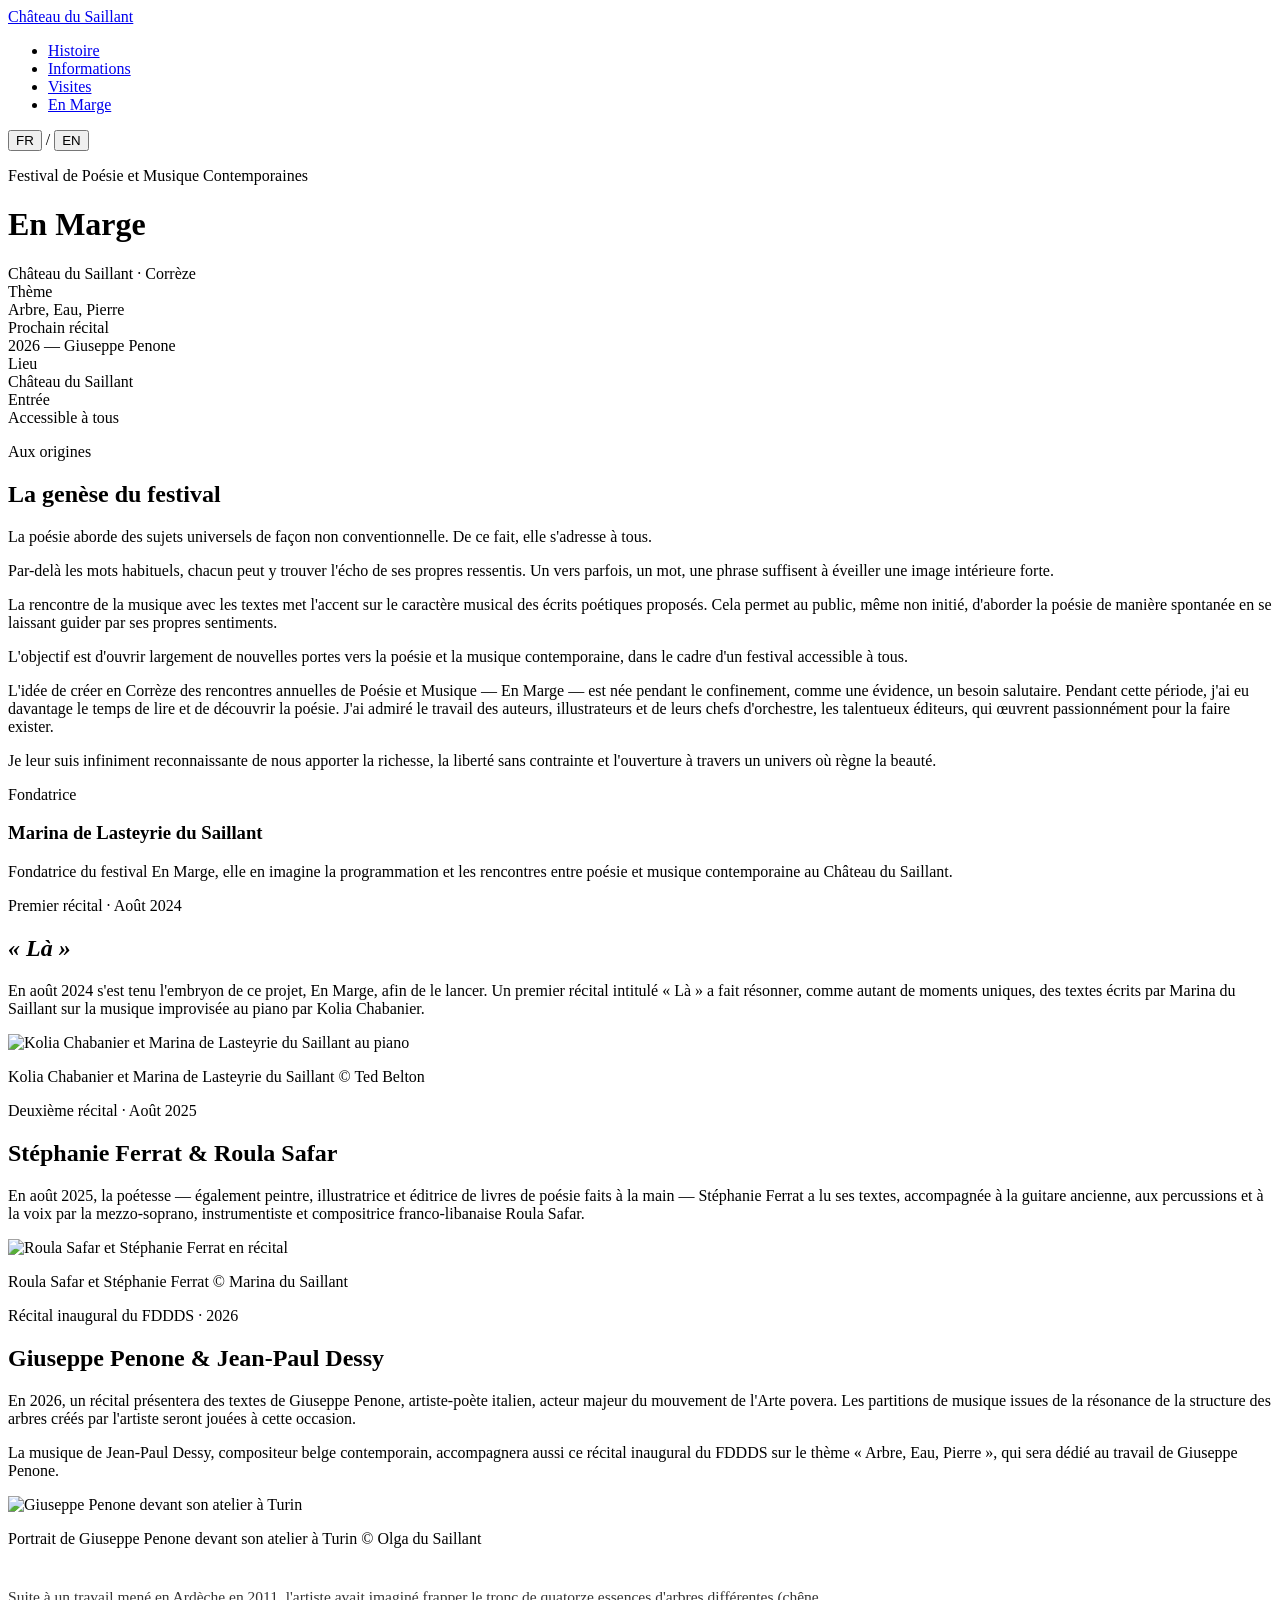
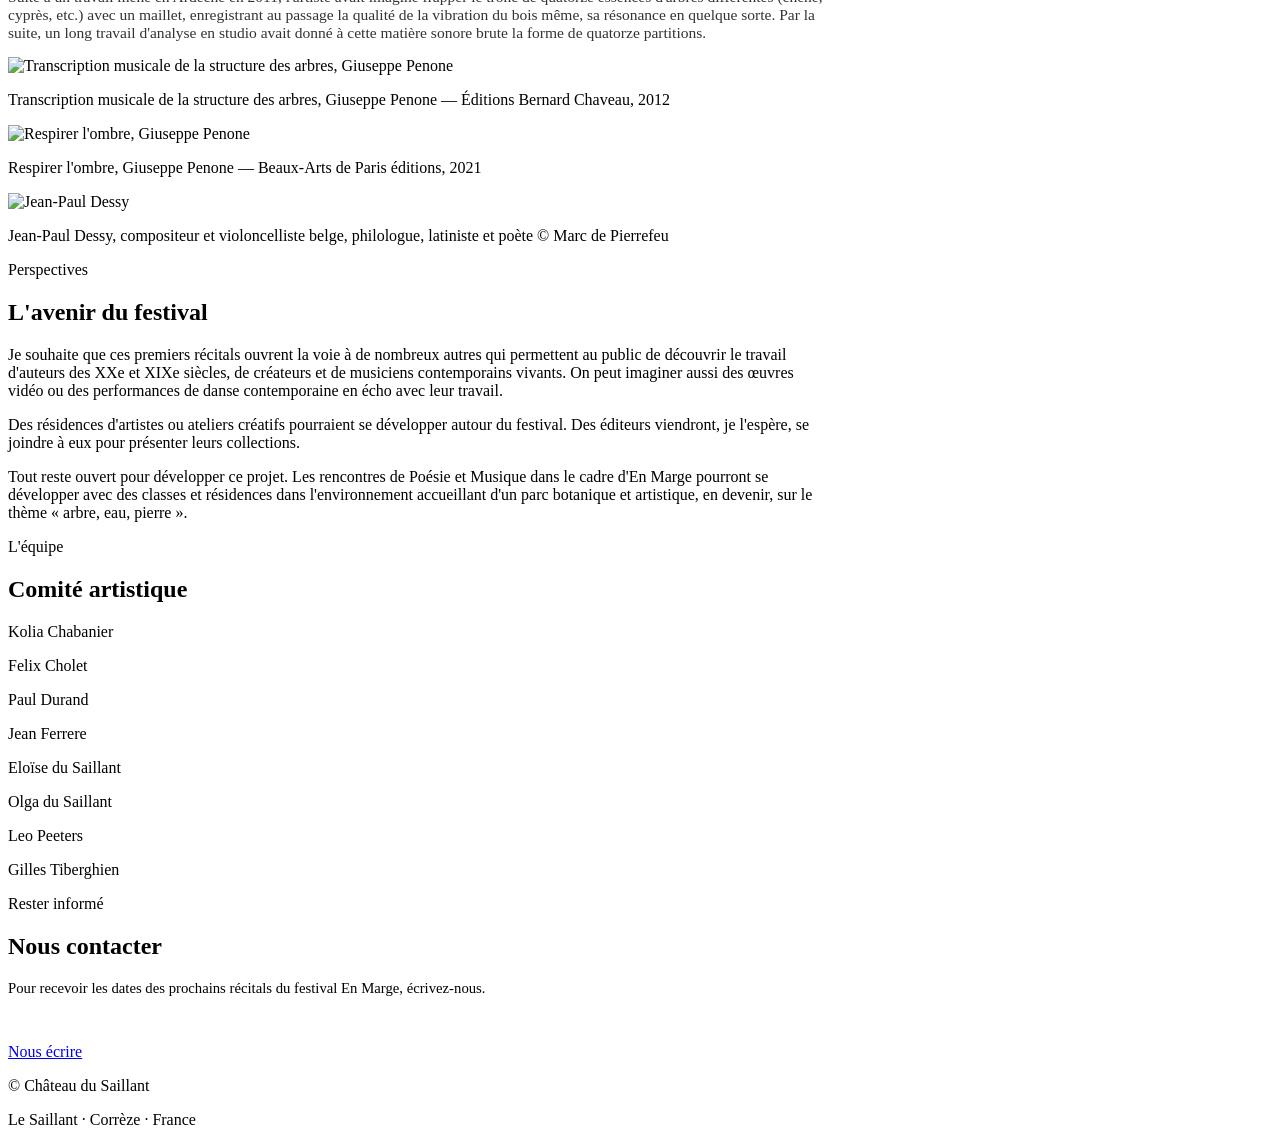
==== en-marge.html @ a38f3ae9 "Add files via upload" ====
<!DOCTYPE html>
<html lang="fr">
<head>
  <meta charset="UTF-8" />
  <meta name="viewport" content="width=device-width, initial-scale=1.0" />
  <title>En Marge | Château du Saillant</title>
  <meta name="description" content="En Marge — Festival de Poésie et Musique Contemporaines au Château du Saillant, Corrèze." />
  <link rel="preconnect" href="https://fonts.googleapis.com">
  <link rel="preconnect" href="https://fonts.gstatic.com" crossorigin>
  <link href="https://fonts.googleapis.com/css2?family=Fraunces:ital,wght@0,300;0,400;0,500;1,400&family=Inter:wght@400;500;600&display=swap" rel="stylesheet">
  <link rel="stylesheet" href="/css/style.css" />
</head>
<body>

<!-- ── Navigation ── -->
<nav>
  <div class="logo"><a href="/">Château du Saillant</a></div>
  <ul>
    <li><a href="/#histoire" data-fr="Histoire" data-en="History">Histoire</a></li>
    <li><a href="/#infos"    data-fr="Informations" data-en="Information">Informations</a></li>
    <li><a href="/#visites"  data-fr="Visites" data-en="Visits">Visites</a></li>
    <li><a href="/en-marge.html" class="active">En Marge</a></li>
  </ul>
  <div class="lang-toggle">
    <button class="lang-btn active" onclick="setLang('fr')">FR</button>
    <span class="lang-sep">/</span>
    <button class="lang-btn"        onclick="setLang('en')">EN</button>
  </div>
</nav>

<!-- ── Hero ── -->
<div class="event-hero">
  <div>
    <p class="subtitle" data-fr="Festival de Poésie et Musique Contemporaines" data-en="Poetry and Contemporary Music Festival">
      Festival de Poésie et Musique Contemporaines
    </p>
    <h1>En Marge</h1>
    <div class="dates">Château du Saillant · Corrèze</div>
  </div>
</div>

<!-- ── Meta strip ── -->
<div class="section-pad" style="padding-top:0; padding-bottom:0;">
  <div class="event-meta">
    <div class="event-meta-item">
      <div class="label" data-fr="Thème" data-en="Theme">Thème</div>
      <div class="value">Arbre, Eau, Pierre</div>
    </div>
    <div class="event-meta-item">
      <div class="label" data-fr="Prochain récital" data-en="Next recital">Prochain récital</div>
      <div class="value">2026 — Giuseppe Penone</div>
    </div>
    <div class="event-meta-item">
      <div class="label" data-fr="Lieu" data-en="Venue">Lieu</div>
      <div class="value">Château du Saillant</div>
    </div>
    <div class="event-meta-item">
      <div class="label" data-fr="Entrée" data-en="Admission">Entrée</div>
      <div class="value" data-fr="Accessible à tous" data-en="Open to all">Accessible à tous</div>
    </div>
  </div>
</div>

<!-- ── Genesis ── -->
<section>
  <div class="section-pad">
    <p class="section-label" data-fr="Aux origines" data-en="Origins">Aux origines</p>
    <h2 data-fr="La genèse du festival" data-en="The origins of the festival">La genèse du festival</h2>
    <div class="event-body">
      <div>
        <p class="lead"
           data-fr="La poésie aborde des sujets universels de façon non conventionnelle. De ce fait, elle s'adresse à tous."
           data-en="Poetry addresses universal subjects in unconventional ways. Because of this, it speaks to everyone.">
          La poésie aborde des sujets universels de façon non conventionnelle. De ce fait, elle s'adresse à tous.
        </p>
        <p data-fr="Par-delà les mots habituels, chacun peut y trouver l'écho de ses propres ressentis. Un vers parfois, un mot, une phrase suffisent à éveiller une image intérieure forte."
           data-en="Beyond familiar words, each of us can find an echo of our own feelings there. A line of verse, sometimes just a word or a phrase, is enough to awaken a powerful inner image.">
          Par-delà les mots habituels, chacun peut y trouver l'écho de ses propres ressentis. Un vers parfois, un mot, une phrase suffisent à éveiller une image intérieure forte.
        </p>
        <p data-fr="La rencontre de la musique avec les textes met l'accent sur le caractère musical des écrits poétiques proposés. Cela permet au public, même non initié, d'aborder la poésie de manière spontanée en se laissant guider par ses propres sentiments."
           data-en="Bringing music together with text underscores the musicality of the poetic writing on offer. This lets the public, even the uninitiated, approach poetry spontaneously, guided by their own feelings.">
          La rencontre de la musique avec les textes met l'accent sur le caractère musical des écrits poétiques proposés. Cela permet au public, même non initié, d'aborder la poésie de manière spontanée en se laissant guider par ses propres sentiments.
        </p>
        <p data-fr="L'objectif est d'ouvrir largement de nouvelles portes vers la poésie et la musique contemporaine, dans le cadre d'un festival accessible à tous."
           data-en="The aim is to open wide new doors onto poetry and contemporary music, within a festival that is accessible to all.">
          L'objectif est d'ouvrir largement de nouvelles portes vers la poésie et la musique contemporaine, dans le cadre d'un festival accessible à tous.
        </p>
        <p data-fr="L'idée de créer en Corrèze des rencontres annuelles de Poésie et Musique — En Marge — est née pendant le confinement, comme une évidence, un besoin salutaire. Pendant cette période, j'ai eu davantage le temps de lire et de découvrir la poésie. J'ai admiré le travail des auteurs, illustrateurs et de leurs chefs d'orchestre, les talentueux éditeurs, qui œuvrent passionnément pour la faire exister."
           data-en="The idea of creating an annual gathering of Poetry and Music in Corrèze — En Marge — was born during lockdown, like an obvious truth, a much-needed necessity. During that time, I had more time to read and discover poetry. I admired the work of authors, illustrators and their conductors — the talented editors who work so passionately to bring it into being.">
          L'idée de créer en Corrèze des rencontres annuelles de Poésie et Musique — En Marge — est née pendant le confinement, comme une évidence, un besoin salutaire. Pendant cette période, j'ai eu davantage le temps de lire et de découvrir la poésie. J'ai admiré le travail des auteurs, illustrateurs et de leurs chefs d'orchestre, les talentueux éditeurs, qui œuvrent passionnément pour la faire exister.
        </p>
        <p data-fr="Je leur suis infiniment reconnaissante de nous apporter la richesse, la liberté sans contrainte et l'ouverture à travers un univers où règne la beauté."
           data-en="I am endlessly grateful to them for the richness, the unconstrained freedom, and the openness of a world where beauty reigns.">
          Je leur suis infiniment reconnaissante de nous apporter la richesse, la liberté sans contrainte et l'ouverture à travers un univers où règne la beauté.
        </p>
      </div>
      <div class="artist-card">
        <p class="section-label" data-fr="Fondatrice" data-en="Founder">Fondatrice</p>
        <h3>Marina de Lasteyrie du Saillant</h3>
        <p data-fr="Fondatrice du festival En Marge, elle en imagine la programmation et les rencontres entre poésie et musique contemporaine au Château du Saillant."
           data-en="Founder of the En Marge festival, she shapes its programme and its encounters between poetry and contemporary music at the Château du Saillant.">
          Fondatrice du festival En Marge, elle en imagine la programmation et les rencontres entre poésie et musique contemporaine au Château du Saillant.
        </p>
      </div>
    </div>
  </div>
</section>

<!-- ── Timeline ── -->
<div class="band-paper">
  <div class="section-pad" style="padding-top:0; padding-bottom:0;">

    <div class="timeline-entry">
      <p class="section-label" data-fr="Premier récital · Août 2024" data-en="First recital · August 2024">Premier récital · Août 2024</p>
      <h2 style="font-style:italic;">« Là »</h2>
      <div class="event-body">
        <div>
          <p data-fr="En août 2024 s'est tenu l'embryon de ce projet, En Marge, afin de le lancer. Un premier récital intitulé « Là » a fait résonner, comme autant de moments uniques, des textes écrits par Marina du Saillant sur la musique improvisée au piano par Kolia Chabanier."
             data-en="In August 2024, the embryo of this project, En Marge, was held to launch it. A first recital titled 'Là' brought to life, as a series of unique moments, texts written by Marina du Saillant set to music improvised at the piano by Kolia Chabanier.">
            En août 2024 s'est tenu l'embryon de ce projet, En Marge, afin de le lancer. Un premier récital intitulé « Là » a fait résonner, comme autant de moments uniques, des textes écrits par Marina du Saillant sur la musique improvisée au piano par Kolia Chabanier.
          </p>
        </div>
        <div class="photo-block">
          <img src="images/en-marge-recital-2024.jpeg" alt="Kolia Chabanier et Marina de Lasteyrie du Saillant au piano" />
          <p class="caption">Kolia Chabanier et Marina de Lasteyrie du Saillant © Ted Belton</p>
        </div>
      </div>
    </div>

    <div class="timeline-entry">
      <p class="section-label" data-fr="Deuxième récital · Août 2025" data-en="Second recital · August 2025">Deuxième récital · Août 2025</p>
      <h2>Stéphanie Ferrat &amp; Roula Safar</h2>
      <div class="event-body">
        <div>
          <p data-fr="En août 2025, la poétesse — également peintre, illustratrice et éditrice de livres de poésie faits à la main — Stéphanie Ferrat a lu ses textes, accompagnée à la guitare ancienne, aux percussions et à la voix par la mezzo-soprano, instrumentiste et compositrice franco-libanaise Roula Safar."
             data-en="In August 2025, the poet — also a painter, illustrator and publisher of handmade poetry books — Stéphanie Ferrat read her texts, accompanied on ancient guitar, percussion and voice by the French-Lebanese mezzo-soprano, instrumentalist and composer Roula Safar.">
            En août 2025, la poétesse — également peintre, illustratrice et éditrice de livres de poésie faits à la main — Stéphanie Ferrat a lu ses textes, accompagnée à la guitare ancienne, aux percussions et à la voix par la mezzo-soprano, instrumentiste et compositrice franco-libanaise Roula Safar.
          </p>
        </div>
        <div class="photo-block">
          <img src="images/en-marge-recital-2025.jpeg" alt="Roula Safar et Stéphanie Ferrat en récital" />
          <p class="caption">Roula Safar et Stéphanie Ferrat © Marina du Saillant</p>
        </div>
      </div>
    </div>

    <div class="timeline-entry">
      <p class="section-label" data-fr="Récital inaugural du FDDDS · 2026" data-en="FDDDS inaugural recital · 2026">Récital inaugural du FDDDS · 2026</p>
      <h2>Giuseppe Penone &amp; Jean-Paul Dessy</h2>
      <div class="event-body">
        <div>
          <p data-fr="En 2026, un récital présentera des textes de Giuseppe Penone, artiste-poète italien, acteur majeur du mouvement de l'Arte povera. Les partitions de musique issues de la résonance de la structure des arbres créés par l'artiste seront jouées à cette occasion."
             data-en="In 2026, a recital will present texts by Giuseppe Penone, the Italian artist-poet and major figure of the Arte Povera movement. Musical scores drawn from the resonance of the tree structures created by the artist will be performed on this occasion.">
            En 2026, un récital présentera des textes de Giuseppe Penone, artiste-poète italien, acteur majeur du mouvement de l'Arte povera. Les partitions de musique issues de la résonance de la structure des arbres créés par l'artiste seront jouées à cette occasion.
          </p>
          <p data-fr="La musique de Jean-Paul Dessy, compositeur belge contemporain, accompagnera aussi ce récital inaugural du FDDDS sur le thème « Arbre, Eau, Pierre », qui sera dédié au travail de Giuseppe Penone."
             data-en="Music by the contemporary Belgian composer Jean-Paul Dessy will also accompany this inaugural FDDDS recital on the theme of 'Tree, Water, Stone,' dedicated to the work of Giuseppe Penone.">
            La musique de Jean-Paul Dessy, compositeur belge contemporain, accompagnera aussi ce récital inaugural du FDDDS sur le thème « Arbre, Eau, Pierre », qui sera dédié au travail de Giuseppe Penone.
          </p>
        </div>
        <div class="photo-block">
          <img src="images/en-marge-penone-portrait.jpeg" alt="Giuseppe Penone devant son atelier à Turin" />
          <p class="caption">Portrait de Giuseppe Penone devant son atelier à Turin © Olga du Saillant</p>
        </div>
      </div>

      <p style="color:#333; font-size:0.97rem; max-width:820px; margin-top:2.5rem;"
         data-fr="Suite à un travail mené en Ardèche en 2011, l'artiste avait imaginé frapper le tronc de quatorze essences d'arbres différentes (chêne, cyprès, etc.) avec un maillet, enregistrant au passage la qualité de la vibration du bois même, sa résonance en quelque sorte. Par la suite, un long travail d'analyse en studio avait donné à cette matière sonore brute la forme de quatorze partitions."
         data-en="Following a project carried out in Ardèche in 2011, the artist had the idea of striking the trunks of fourteen different tree species (oak, cypress, and others) with a mallet, recording as he went the quality of the wood's own vibration — its resonance, in a sense. A long process of studio analysis then gave this raw sonic material the form of fourteen musical scores.">
        Suite à un travail mené en Ardèche en 2011, l'artiste avait imaginé frapper le tronc de quatorze essences d'arbres différentes (chêne, cyprès, etc.) avec un maillet, enregistrant au passage la qualité de la vibration du bois même, sa résonance en quelque sorte. Par la suite, un long travail d'analyse en studio avait donné à cette matière sonore brute la forme de quatorze partitions.
      </p>

      <div class="photo-trio">
        <div class="photo-block">
          <img src="images/en-marge-penone-etching.jpeg" alt="Transcription musicale de la structure des arbres, Giuseppe Penone" />
          <p class="caption">Transcription musicale de la structure des arbres, Giuseppe Penone — Éditions Bernard Chaveau, 2012</p>
        </div>
        <div class="photo-block">
          <img src="images/en-marge-penone-book.jpeg" alt="Respirer l'ombre, Giuseppe Penone" />
          <p class="caption">Respirer l'ombre, Giuseppe Penone — Beaux-Arts de Paris éditions, 2021</p>
        </div>
        <div class="photo-block">
          <img src="images/en-marge-dessy-portrait.jpeg" alt="Jean-Paul Dessy" />
          <p class="caption" data-fr="Jean-Paul Dessy, compositeur et violoncelliste belge, philologue, latiniste et poète © Marc de Pierrefeu"
             data-en="Jean-Paul Dessy, Belgian composer and cellist, philologist, Latinist and poet © Marc de Pierrefeu">
            Jean-Paul Dessy, compositeur et violoncelliste belge, philologue, latiniste et poète © Marc de Pierrefeu
          </p>
        </div>
      </div>
    </div>

  </div>
</div>

<!-- ── Vision ── -->
<section>
  <div class="section-pad">
    <p class="section-label" data-fr="Perspectives" data-en="Looking ahead">Perspectives</p>
    <h2 data-fr="L'avenir du festival" data-en="The festival's future">L'avenir du festival</h2>
    <div style="max-width:820px;">
      <p data-fr="Je souhaite que ces premiers récitals ouvrent la voie à de nombreux autres qui permettent au public de découvrir le travail d'auteurs des XXe et XIXe siècles, de créateurs et de musiciens contemporains vivants. On peut imaginer aussi des œuvres vidéo ou des performances de danse contemporaine en écho avec leur travail."
         data-en="I hope these first recitals will open the way to many more, allowing the public to discover the work of 20th- and 19th-century authors, and of living contemporary creators and musicians. One can also imagine video works or contemporary dance performances in dialogue with their work.">
        Je souhaite que ces premiers récitals ouvrent la voie à de nombreux autres qui permettent au public de découvrir le travail d'auteurs des XXe et XIXe siècles, de créateurs et de musiciens contemporains vivants. On peut imaginer aussi des œuvres vidéo ou des performances de danse contemporaine en écho avec leur travail.
      </p>
      <p data-fr="Des résidences d'artistes ou ateliers créatifs pourraient se développer autour du festival. Des éditeurs viendront, je l'espère, se joindre à eux pour présenter leurs collections."
         data-en="Artist residencies or creative workshops could develop around the festival. Editors will, I hope, join them in presenting their collections.">
        Des résidences d'artistes ou ateliers créatifs pourraient se développer autour du festival. Des éditeurs viendront, je l'espère, se joindre à eux pour présenter leurs collections.
      </p>
      <p data-fr="Tout reste ouvert pour développer ce projet. Les rencontres de Poésie et Musique dans le cadre d'En Marge pourront se développer avec des classes et résidences dans l'environnement accueillant d'un parc botanique et artistique, en devenir, sur le thème « arbre, eau, pierre »."
         data-en="Everything remains open to develop this project further. The Poetry and Music gatherings held as part of En Marge could grow through classes and residencies within the welcoming setting of a botanical and artistic park, still taking shape, on the theme of 'tree, water, stone.'">
        Tout reste ouvert pour développer ce projet. Les rencontres de Poésie et Musique dans le cadre d'En Marge pourront se développer avec des classes et résidences dans l'environnement accueillant d'un parc botanique et artistique, en devenir, sur le thème « arbre, eau, pierre ».
      </p>
    </div>
  </div>
</section>

<!-- ── Comité artistique ── -->
<div class="band-paper">
  <div class="section-pad" style="padding-top:0; padding-bottom:0;">
    <p class="section-label" data-fr="L'équipe" data-en="The team">L'équipe</p>
    <h2 data-fr="Comité artistique" data-en="Artistic Committee">Comité artistique</h2>
    <div class="committee-list">
      <p>Kolia Chabanier</p>
      <p>Felix Cholet</p>
      <p>Paul Durand</p>
      <p>Jean Ferrere</p>
      <p>Eloïse du Saillant</p>
      <p>Olga du Saillant</p>
      <p>Leo Peeters</p>
      <p>Gilles Tiberghien</p>
    </div>
  </div>
</div>

<!-- ── Contact ── -->
<div class="rsvp-band">
  <div class="rsvp-band-inner">
    <p class="section-label" data-fr="Rester informé" data-en="Stay informed">Rester informé</p>
    <h2 style="border-bottom:none; padding-bottom:0;" data-fr="Nous contacter" data-en="Get in touch">Nous contacter</h2>
    <p style="color:var(--gray); font-size:0.92rem;"
       data-fr="Pour recevoir les dates des prochains récitals du festival En Marge, écrivez-nous."
       data-en="To receive the dates of upcoming En Marge recitals, write to us.">
      Pour recevoir les dates des prochains récitals du festival En Marge, écrivez-nous.
    </p>
    <a class="btn-primary" style="display:inline-block; text-align:center; margin-top:2rem;"
       href="mailto:[ email de contact ]?subject=En%20Marge"
       data-fr="Nous écrire" data-en="Write to us">
      Nous écrire
    </a>
  </div>
</div>

<!-- ── Footer ── -->
<footer>
  <p>© <span id="footerYear"></span> Château du Saillant</p>
  <p>Le Saillant · Corrèze · France</p>
</footer>

<script src="/js/lang.js"></script>
</body>
</html>
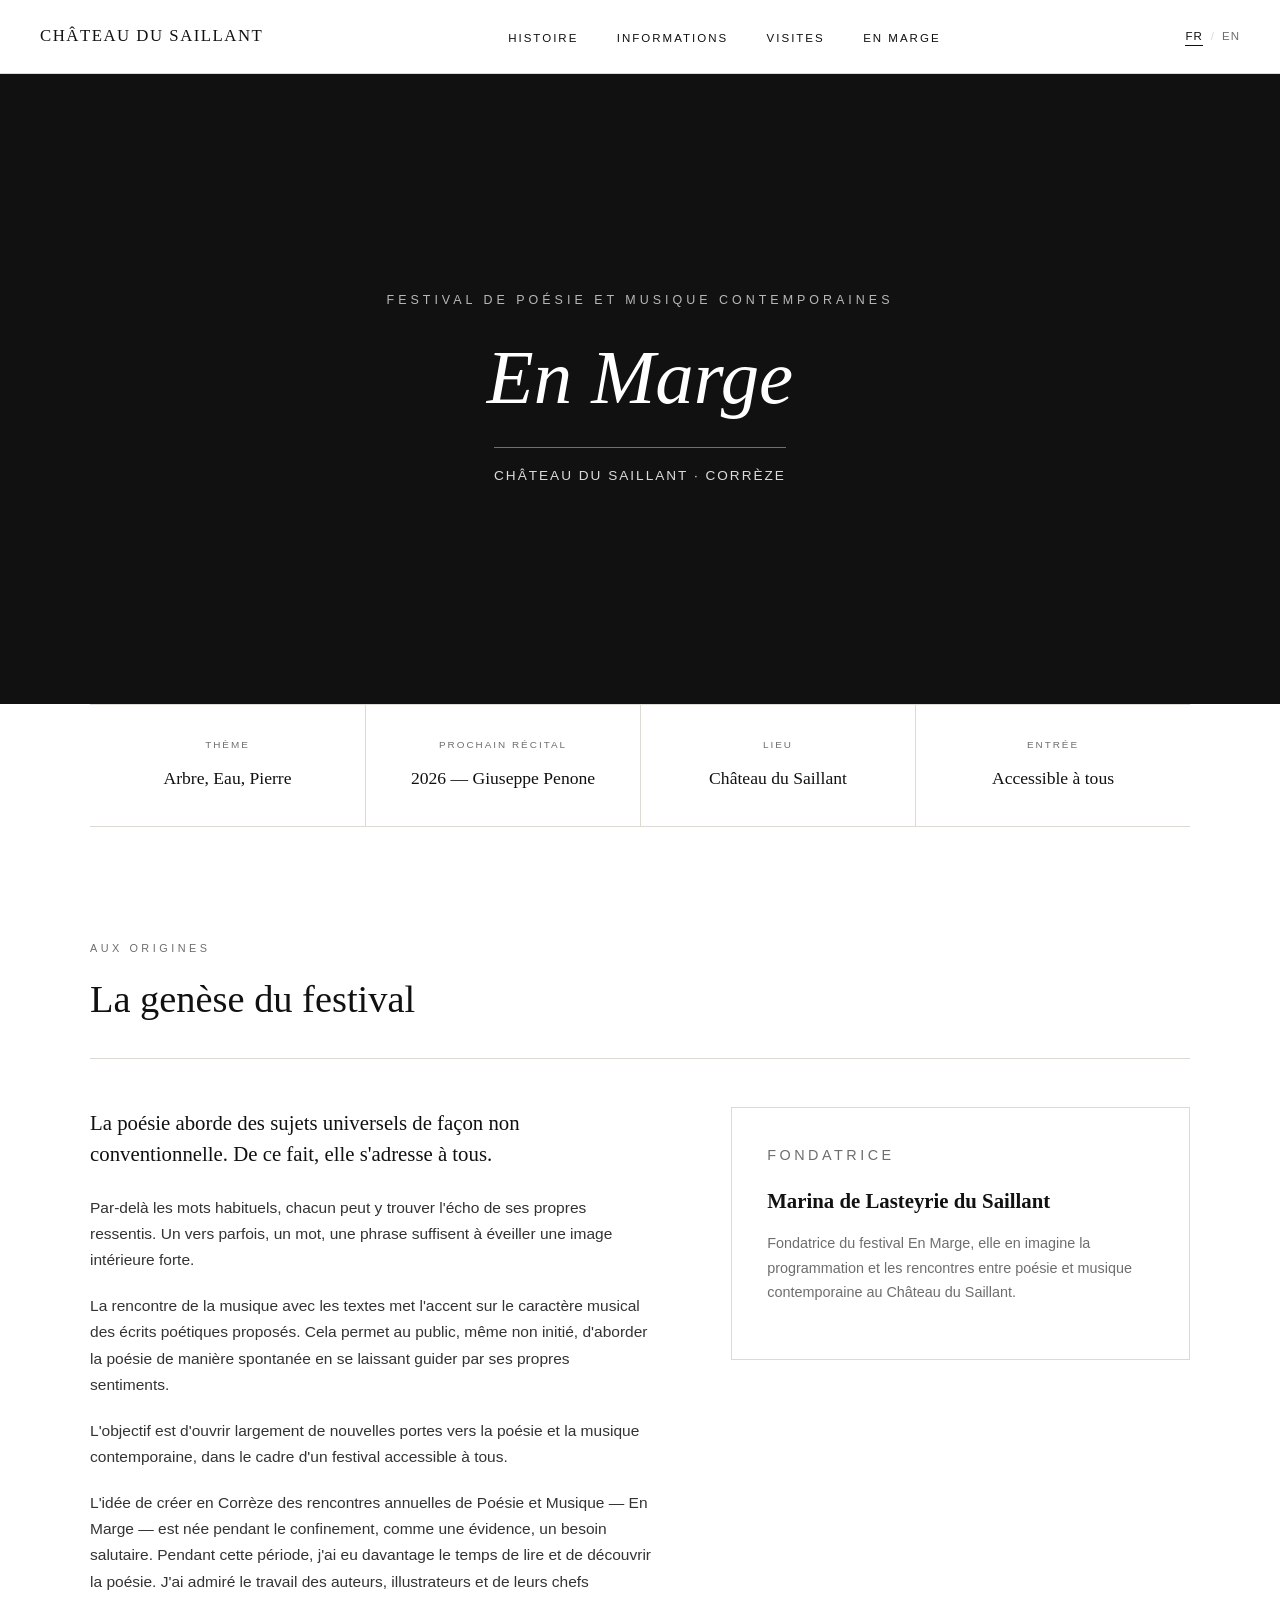
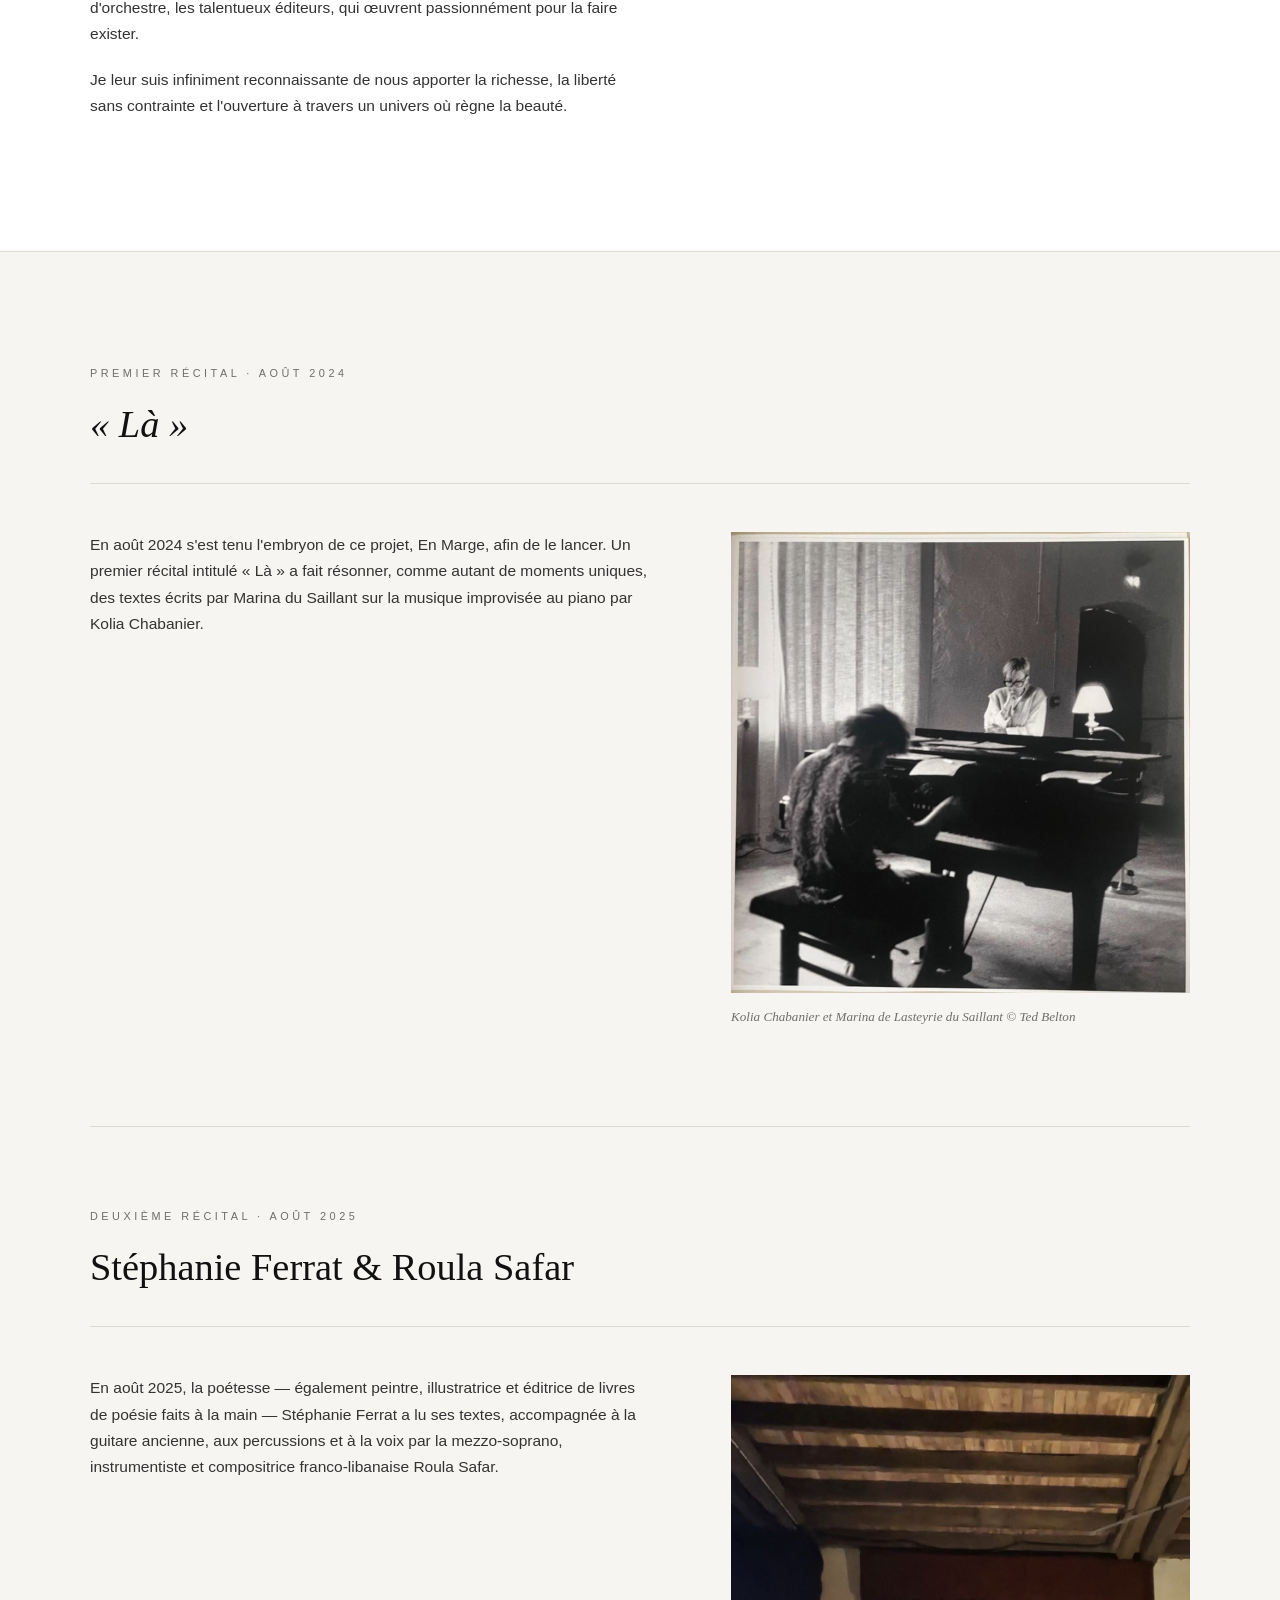
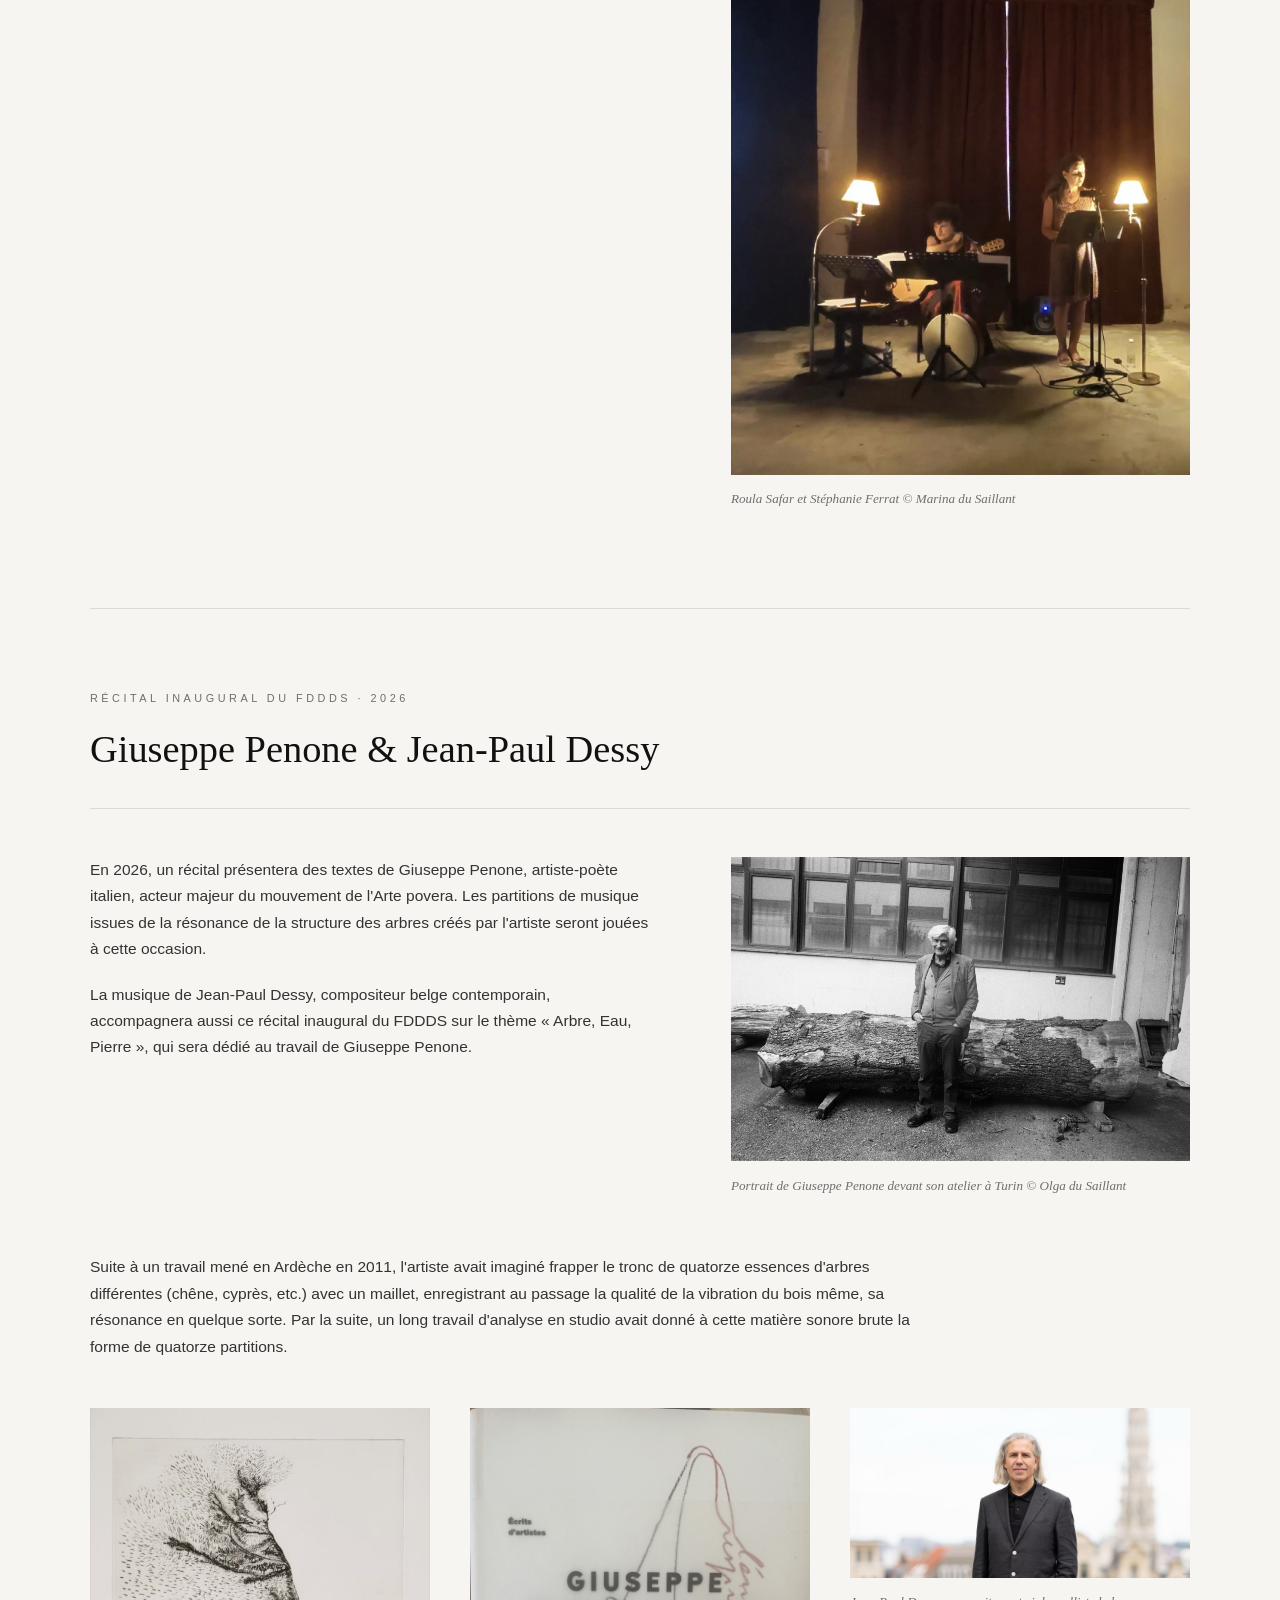
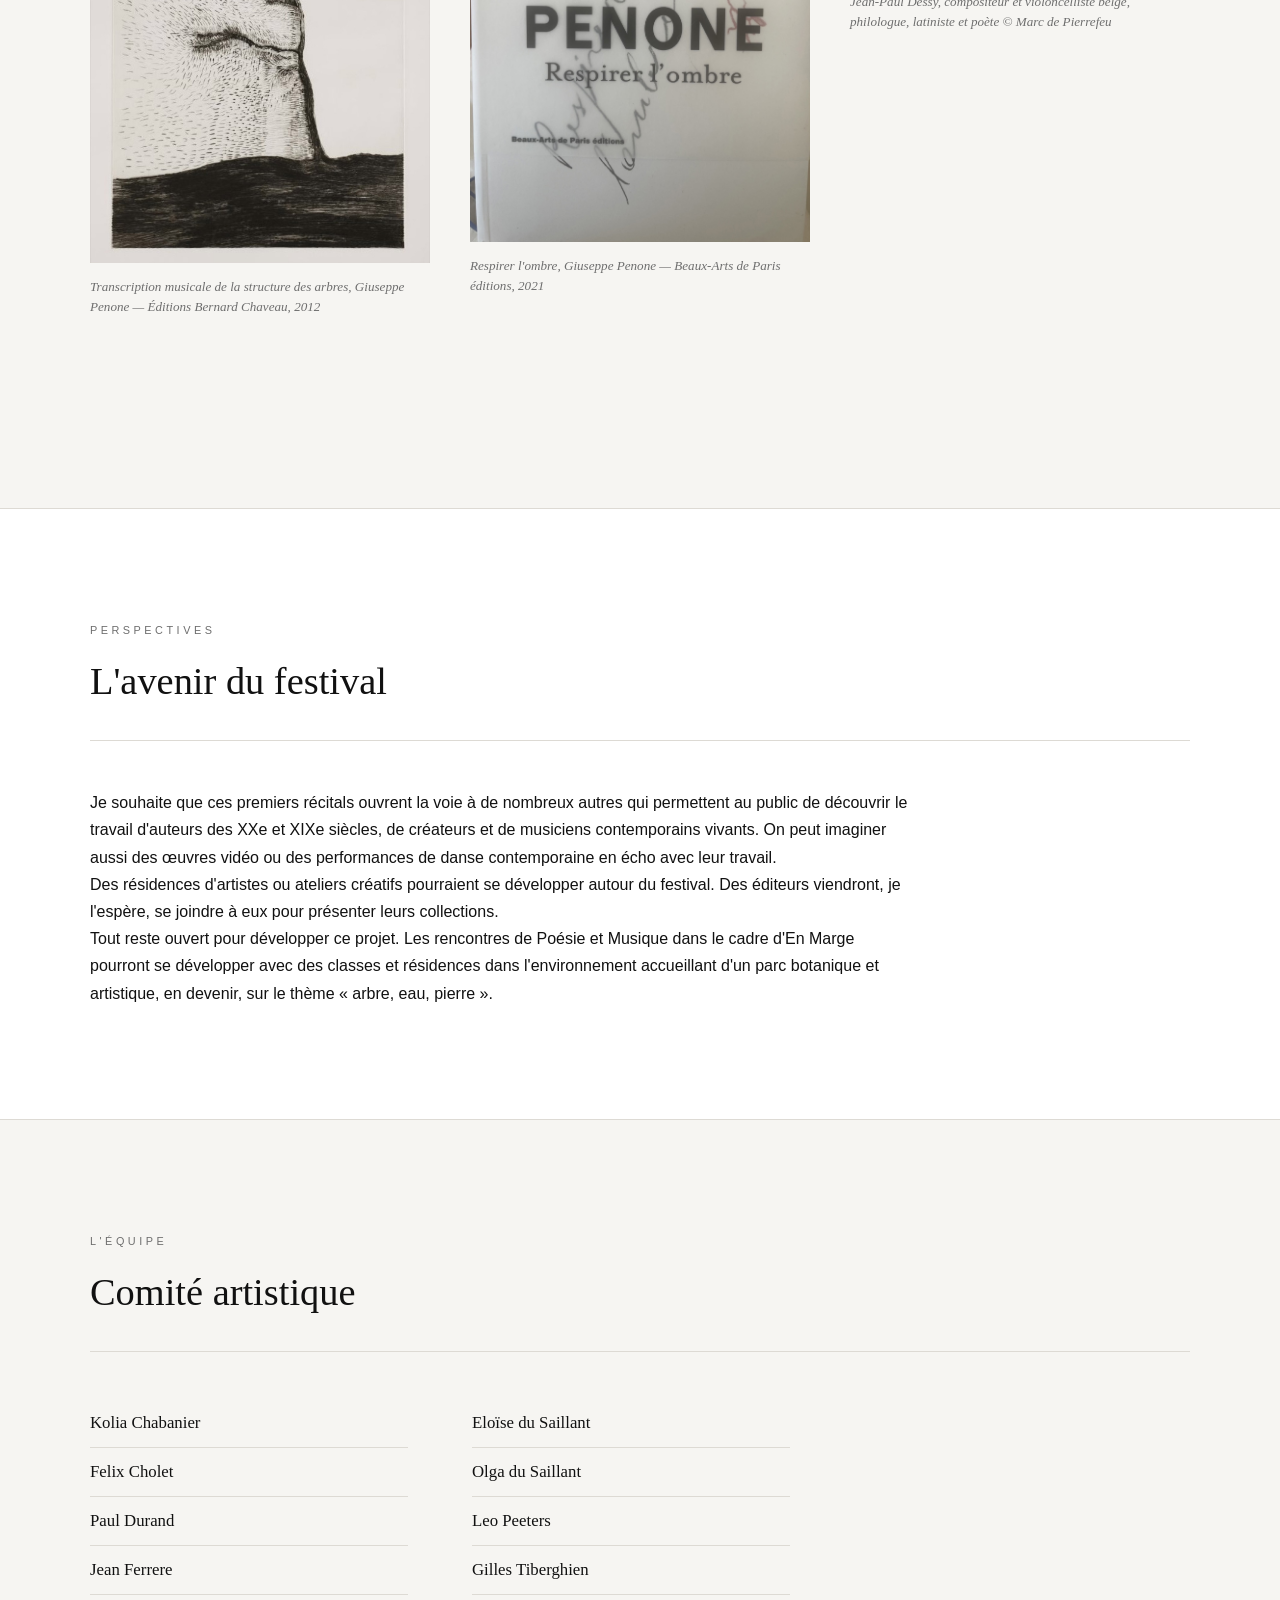
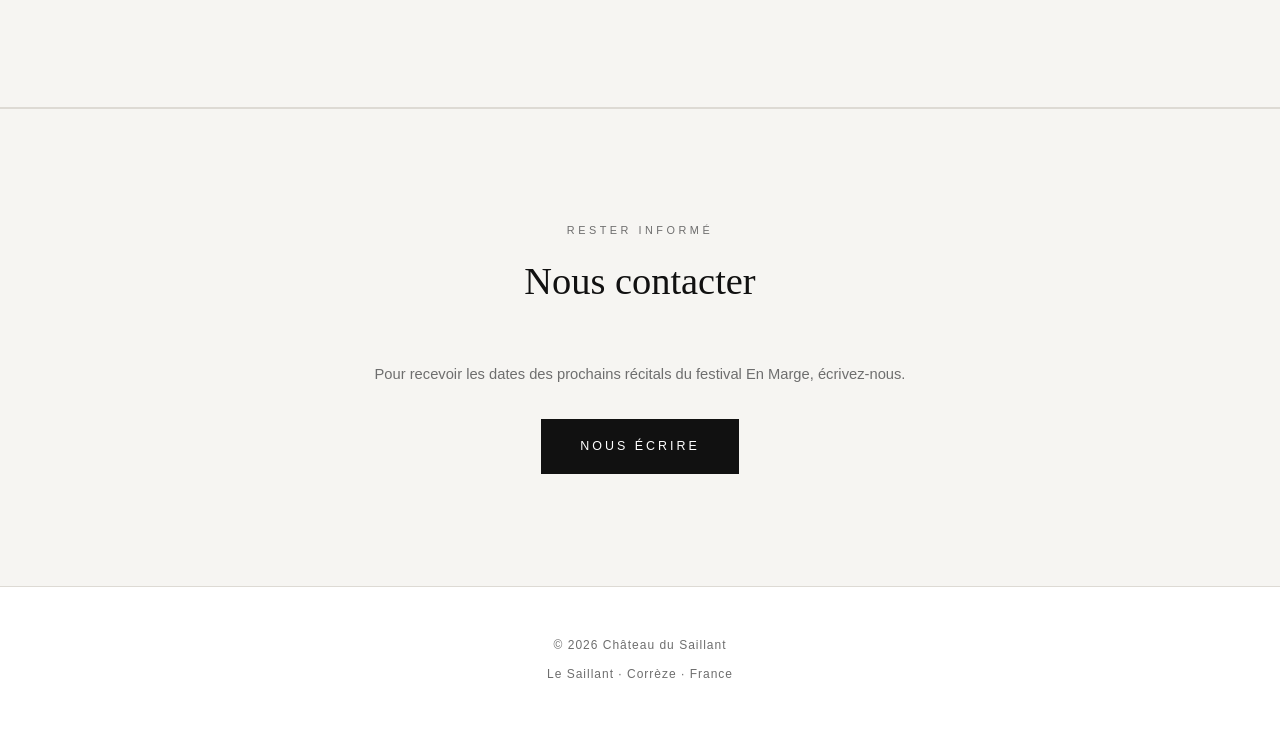
==== commit ed1dea39: "Update en-marge.html" ====
--- a/en-marge.html
+++ b/en-marge.html
@@ -8,7 +8,7 @@
   <link rel="preconnect" href="https://fonts.googleapis.com">
   <link rel="preconnect" href="https://fonts.gstatic.com" crossorigin>
   <link href="https://fonts.googleapis.com/css2?family=Fraunces:ital,wght@0,300;0,400;0,500;1,400&family=Inter:wght@400;500;600&display=swap" rel="stylesheet">
-  <link rel="stylesheet" href="/css/style.css" />
+  <link rel="stylesheet" href="css/style.css" />
 </head>
 <body>
 
@@ -19,7 +19,7 @@
     <li><a href="/#histoire" data-fr="Histoire" data-en="History">Histoire</a></li>
     <li><a href="/#infos"    data-fr="Informations" data-en="Information">Informations</a></li>
     <li><a href="/#visites"  data-fr="Visites" data-en="Visits">Visites</a></li>
-    <li><a href="/en-marge.html" class="active">En Marge</a></li>
+    <li><a href="en-marge.html">En Marge</a></li>
   </ul>
   <div class="lang-toggle">
     <button class="lang-btn active" onclick="setLang('fr')">FR</button>
@@ -256,6 +256,6 @@
   <p>Le Saillant · Corrèze · France</p>
 </footer>
 
-<script src="/js/lang.js"></script>
+<script src="js/lang.js"></script>
 </body>
 </html>
--- a/css/style.css
+++ b/css/style.css
@@ -0,0 +1,446 @@
+/* â”€â”€ Design tokens â”€â”€ Gagosian-inspired: monochrome, editorial, generous space â”€â”€ */
+:root {
+  --black:      #111111;
+  --white:      #ffffff;
+  --paper:      #f6f5f2;
+  --gray:       #6e6e6e;
+  --line:       #dddad4;
+
+  --serif: 'Fraunces', Georgia, serif;
+  --sans:  'Inter', -apple-system, BlinkMacSystemFont, 'Helvetica Neue', Arial, sans-serif;
+
+  --radius: 0;
+  --transition: 0.25s ease;
+}
+
+/* â”€â”€ Reset â”€â”€ */
+*, *::before, *::after { box-sizing: border-box; margin: 0; padding: 0; }
+html { scroll-behavior: smooth; }
+body {
+  font-family: var(--sans);
+  background: var(--white);
+  color: var(--black);
+  line-height: 1.7;
+  -webkit-font-smoothing: antialiased;
+}
+img { max-width: 100%; display: block; }
+a   { color: inherit; text-decoration: none; }
+button { cursor: pointer; font-family: var(--sans); }
+address { font-style: normal; }
+
+.hidden { display: none !important; }
+
+/* â”€â”€ Navigation â”€â”€ */
+nav {
+  position: sticky;
+  top: 0; left: 0; right: 0;
+  z-index: 100;
+  display: flex;
+  justify-content: space-between;
+  align-items: center;
+  padding: 1.4rem 2.5rem;
+  background: var(--white);
+  border-bottom: 1px solid var(--line);
+}
+
+.logo {
+  font-family: var(--serif);
+  font-size: 1.05rem;
+  letter-spacing: 1.5px;
+  text-transform: uppercase;
+  color: var(--black);
+}
+
+nav ul {
+  list-style: none;
+  display: flex;
+  gap: 2.4rem;
+}
+nav ul a {
+  color: var(--black);
+  font-size: 0.72rem;
+  letter-spacing: 2px;
+  text-transform: uppercase;
+  padding-bottom: 3px;
+  border-bottom: 1px solid transparent;
+  transition: border-color var(--transition);
+}
+nav ul a:hover,
+nav ul a.active { border-color: var(--black); }
+
+.lang-toggle { display: flex; gap: 0.5rem; align-items: center; }
+.lang-btn {
+  background: none;
+  border: none;
+  color: var(--gray);
+  padding: 0.2rem 0;
+  font-size: 0.72rem;
+  letter-spacing: 1px;
+  border-bottom: 1px solid transparent;
+  transition: all var(--transition);
+}
+.lang-btn.active,
+.lang-btn:hover { color: var(--black); border-color: var(--black); }
+.lang-sep { color: var(--line); font-size: 0.72rem; }
+
+/* â”€â”€ Hero â”€â”€ */
+.hero {
+  min-height: 92vh;
+  background:
+    linear-gradient(to bottom, rgba(0,0,0,0.15) 0%, rgba(0,0,0,0.55) 100%),
+    url('../images/aerial.jpeg') center / cover no-repeat;
+  background-color: var(--black);
+  display: flex;
+  align-items: flex-end;
+  justify-content: flex-start;
+  color: white;
+  padding: 4rem 2.5rem;
+}
+
+.hero-content { max-width: 900px; }
+
+.hero-content .subtitle {
+  font-size: 0.78rem;
+  letter-spacing: 4px;
+  color: rgba(255,255,255,0.75);
+  text-transform: uppercase;
+  margin-bottom: 1.2rem;
+}
+
+.hero-content h1 {
+  font-family: var(--serif);
+  font-weight: 400;
+  font-size: clamp(2.6rem, 7vw, 6rem);
+  text-transform: none;
+  color: white;
+  line-height: 1.05;
+  margin-bottom: 1.8rem;
+}
+
+.hero-badge {
+  display: inline-block;
+  border-top: 1px solid rgba(255,255,255,0.5);
+  padding-top: 0.8rem;
+  color: rgba(255,255,255,0.85);
+  font-size: 0.72rem;
+  letter-spacing: 2.5px;
+  text-transform: uppercase;
+}
+
+/* â”€â”€ Shared section layout â”€â”€ */
+.section-pad {
+  padding: 7rem 2.5rem;
+  max-width: 1180px;
+  margin: 0 auto;
+}
+
+.section-label {
+  font-size: 0.68rem;
+  letter-spacing: 3.5px;
+  text-transform: uppercase;
+  color: var(--gray);
+  margin-bottom: 0.6rem;
+}
+
+h2 {
+  font-family: var(--serif);
+  font-weight: 400;
+  font-size: 2.4rem;
+  color: var(--black);
+  margin-bottom: 3rem;
+  padding-bottom: 1.6rem;
+  border-bottom: 1px solid var(--line);
+}
+
+/* â”€â”€ History section â”€â”€ */
+.history-grid {
+  display: grid;
+  grid-template-columns: 1fr 1fr;
+  gap: 5rem;
+  align-items: start;
+}
+
+.history-text p {
+  margin-bottom: 1.3rem;
+  color: #333;
+  font-size: 0.98rem;
+}
+.history-text p:last-child { margin-bottom: 0; }
+
+.history-photos {
+  display: flex;
+  flex-direction: column;
+  gap: 1.5rem;
+  position: sticky;
+  top: 6.5rem;
+}
+
+.history-image {
+  overflow: hidden;
+}
+.history-image img { width: 100%; display: block; aspect-ratio: 4/3; object-fit: cover; }
+.history-image .img-fallback {
+  background: var(--paper);
+  border: 1px solid var(--line);
+  aspect-ratio: 4/3;
+  display: flex;
+  align-items: center;
+  justify-content: center;
+  color: var(--gray);
+  font-size: 0.72rem;
+  letter-spacing: 2px;
+  text-transform: uppercase;
+  text-align: center;
+  padding: 1rem;
+}
+
+/* â”€â”€ Info band â”€â”€ */
+.info-band,
+.band-paper {
+  background: var(--paper);
+  padding: 7rem 2.5rem;
+  border-top: 1px solid var(--line);
+  border-bottom: 1px solid var(--line);
+}
+.info-band-inner {
+  max-width: 1180px;
+  margin: 0 auto;
+}
+
+.info-grid {
+  display: grid;
+  grid-template-columns: repeat(3, 1fr);
+  gap: 0;
+}
+.info-card {
+  padding: 0 2.2rem;
+  border-left: 1px solid var(--line);
+}
+.info-card:first-child { padding-left: 0; border-left: none; }
+.info-card h3 {
+  font-size: 0.7rem;
+  letter-spacing: 2.5px;
+  text-transform: uppercase;
+  color: var(--black);
+  margin-bottom: 0.9rem;
+}
+.info-card p {
+  font-size: 0.9rem;
+  color: var(--gray);
+  line-height: 1.7;
+}
+
+/* â”€â”€ Visits band â”€â”€ */
+.visits-band {
+  background: var(--white);
+  padding: 7rem 0;
+}
+.visits-text {
+  max-width: 640px;
+  color: #333;
+  font-size: 0.98rem;
+  margin-bottom: 1.8rem;
+}
+.contact-link {
+  display: inline-block;
+  font-family: var(--serif);
+  font-size: 1.2rem;
+  color: var(--black);
+  border-bottom: 1px solid var(--black);
+  padding-bottom: 0.2rem;
+  transition: opacity var(--transition);
+}
+.contact-link:hover { opacity: 0.6; }
+
+/* â”€â”€ Buttons â”€â”€ */
+.btn-primary {
+  background: var(--black);
+  color: var(--white);
+  border: 1px solid var(--black);
+  padding: 1rem 2.4rem;
+  font-family: var(--sans);
+  font-size: 0.78rem;
+  letter-spacing: 3px;
+  text-transform: uppercase;
+  transition: all var(--transition);
+}
+.btn-primary:hover { background: var(--white); color: var(--black); }
+
+/* â”€â”€ Footer â”€â”€ */
+footer {
+  background: var(--white);
+  color: var(--gray);
+  text-align: center;
+  padding: 3rem 1rem;
+  font-size: 0.75rem;
+  letter-spacing: 1px;
+  border-top: 1px solid var(--line);
+}
+footer p + p { margin-top: 0.5rem; }
+
+/* â”€â”€ Event page specific â”€â”€ */
+.event-hero {
+  min-height: 70vh;
+  background: var(--black);
+  display: flex;
+  align-items: center;
+  justify-content: center;
+  text-align: center;
+  color: white;
+  padding: 4rem 2.5rem;
+}
+.event-hero .subtitle {
+  font-size: 0.78rem;
+  letter-spacing: 4px;
+  color: rgba(255,255,255,0.7);
+  text-transform: uppercase;
+  margin-bottom: 1.4rem;
+}
+.event-hero h1 {
+  font-family: var(--serif);
+  font-weight: 400;
+  font-style: italic;
+  font-size: clamp(2.4rem, 6vw, 5rem);
+  color: white;
+  line-height: 1.15;
+  margin-bottom: 1.6rem;
+}
+.event-hero .dates {
+  font-size: 0.85rem;
+  letter-spacing: 2px;
+  text-transform: uppercase;
+  color: rgba(255,255,255,0.85);
+  border-top: 1px solid rgba(255,255,255,0.4);
+  padding-top: 1rem;
+  display: inline-block;
+}
+
+.event-meta {
+  display: grid;
+  grid-template-columns: repeat(4, 1fr);
+  border-top: 1px solid var(--line);
+  border-bottom: 1px solid var(--line);
+}
+.event-meta-item {
+  padding: 2rem 1.6rem;
+  border-left: 1px solid var(--line);
+  text-align: center;
+}
+.event-meta-item:first-child { border-left: none; }
+.event-meta-item .label {
+  font-size: 0.62rem;
+  letter-spacing: 2px;
+  text-transform: uppercase;
+  color: var(--gray);
+  margin-bottom: 0.6rem;
+}
+.event-meta-item .value {
+  font-family: var(--serif);
+  font-size: 1.1rem;
+  color: var(--black);
+}
+
+.event-body {
+  display: grid;
+  grid-template-columns: 1.1fr 0.9fr;
+  gap: 5rem;
+  align-items: start;
+}
+.event-body h2 { max-width: 520px; }
+.event-body .lead {
+  font-family: var(--serif);
+  font-size: 1.3rem;
+  color: var(--black);
+  margin-bottom: 1.6rem;
+  line-height: 1.5;
+}
+.event-body p {
+  color: #333;
+  font-size: 0.97rem;
+  margin-bottom: 1.2rem;
+}
+
+.artist-card {
+  border: 1px solid var(--line);
+  padding: 2.2rem;
+}
+.artist-card .section-label { margin-bottom: 1rem; }
+.artist-card h3 {
+  font-family: var(--serif);
+  font-size: 1.3rem;
+  margin-bottom: 0.8rem;
+}
+.artist-card p {
+  font-size: 0.9rem;
+  color: var(--gray);
+  line-height: 1.7;
+}
+
+.rsvp-band {
+  background: var(--paper);
+  border-top: 1px solid var(--line);
+  padding: 7rem 2.5rem;
+  text-align: center;
+}
+.rsvp-band-inner { max-width: 560px; margin: 0 auto; }
+.rsvp-band .section-label { justify-content: center; }
+
+/* â”€â”€ Photo blocks (En Marge timeline) â”€â”€ */
+.photo-block img { width: 100%; display: block; object-fit: cover; }
+.photo-block .caption {
+  margin-top: 0.9rem;
+  font-family: var(--serif);
+  font-style: italic;
+  font-size: 0.82rem;
+  color: var(--gray);
+  line-height: 1.5;
+}
+
+.photo-trio {
+  display: grid;
+  grid-template-columns: repeat(3, 1fr);
+  gap: 2.5rem;
+  margin-top: 3rem;
+}
+
+.timeline-entry {
+  padding: 5rem 0;
+}
+.timeline-entry:first-child { padding-top: 0; }
+.timeline-entry + .timeline-entry { border-top: 1px solid var(--line); }
+.timeline-entry .event-body { align-items: start; }
+
+.committee-list {
+  columns: 2;
+  column-gap: 4rem;
+  max-width: 700px;
+  margin-top: 2rem;
+}
+.committee-list p {
+  font-family: var(--serif);
+  font-size: 1.05rem;
+  color: var(--black);
+  padding: 0.6rem 0;
+  border-bottom: 1px solid var(--line);
+  break-inside: avoid;
+}
+
+/* â”€â”€ Responsive â”€â”€ */
+@media (max-width: 900px) {
+  .history-grid,
+  .info-grid,
+  .event-body { grid-template-columns: 1fr; }
+  .history-photos { position: static; order: -1; }
+  .event-meta { grid-template-columns: repeat(2, 1fr); }
+  .event-meta-item:nth-child(3) { border-left: none; }
+  .info-card { border-left: none; padding-left: 0; border-top: 1px solid var(--line); padding-top: 1.6rem; }
+  .info-card:first-child { border-top: none; padding-top: 0; }
+  .photo-trio { grid-template-columns: 1fr; }
+  .committee-list { columns: 1; }
+  nav ul { display: none; }
+}
+@media (max-width: 480px) {
+  .event-meta { grid-template-columns: 1fr; }
+  .event-meta-item { border-left: none; border-top: 1px solid var(--line); }
+  .event-meta-item:first-child { border-top: none; }
+}
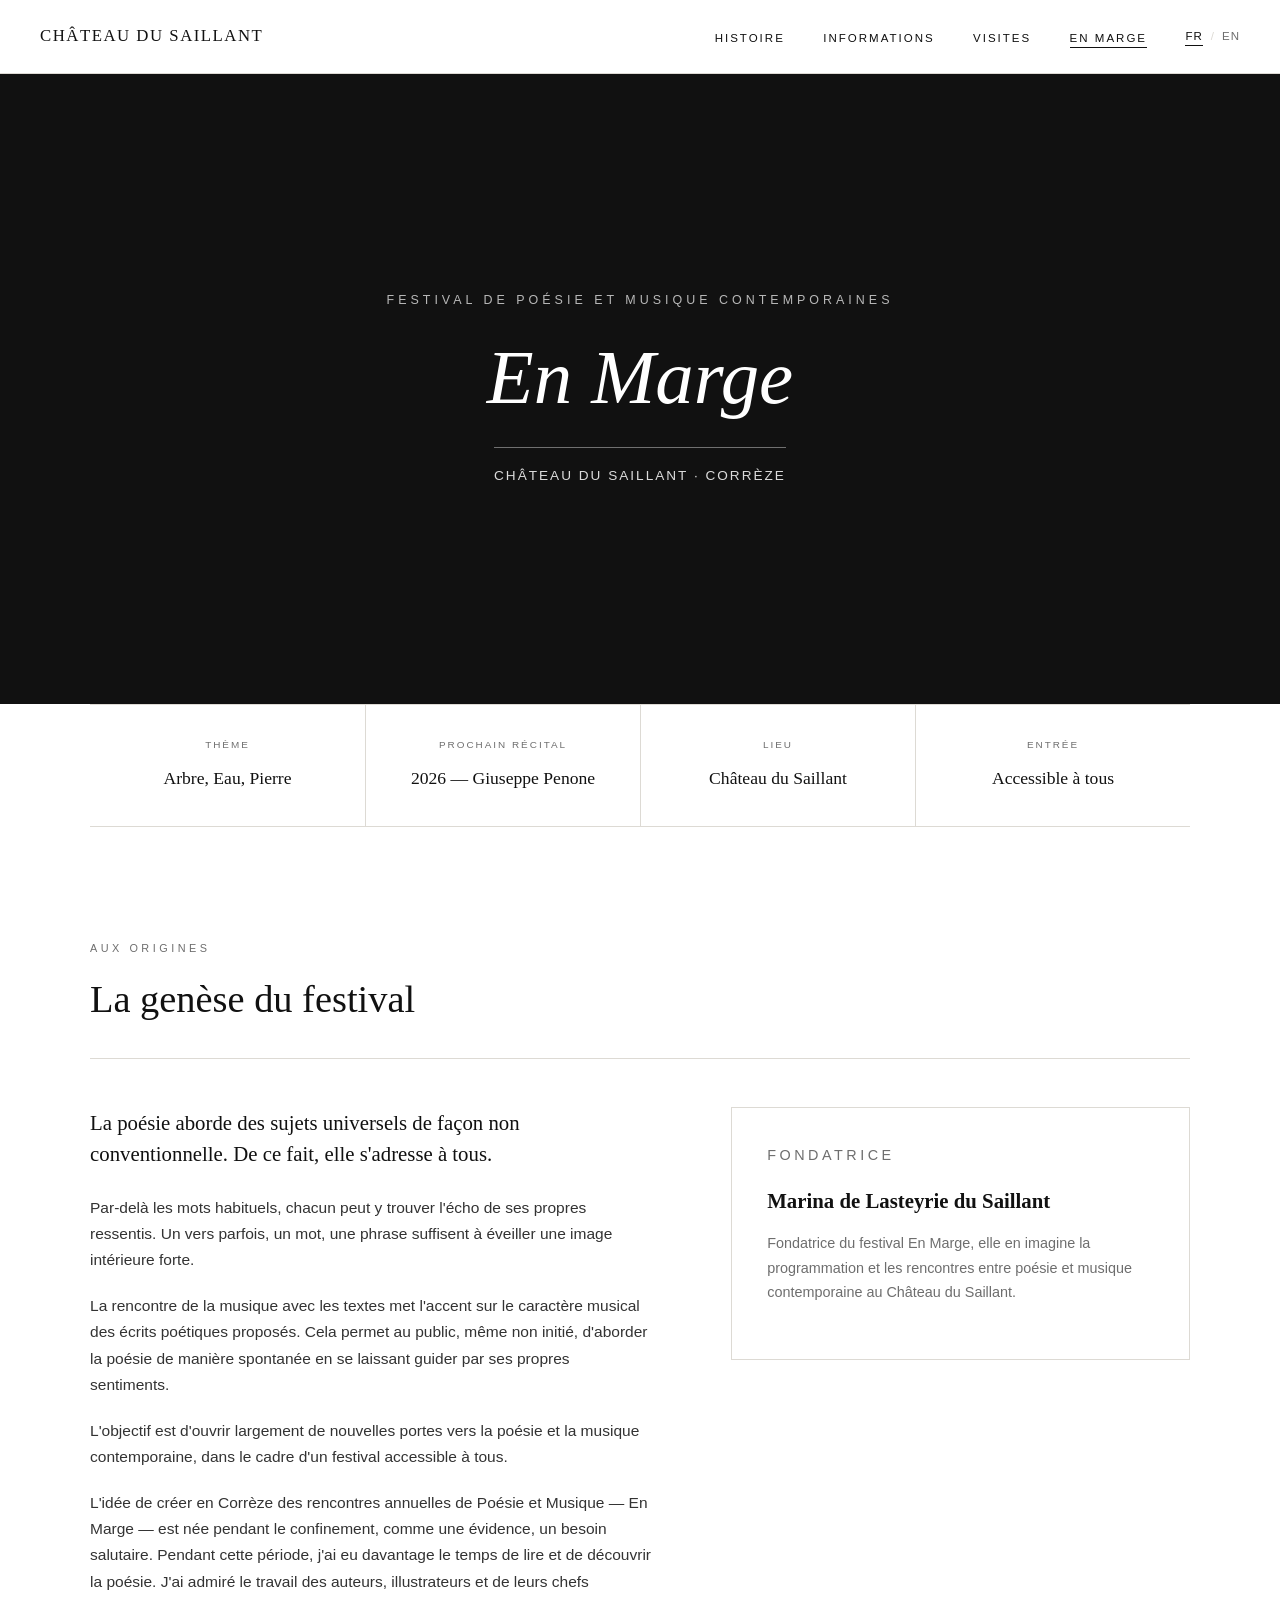
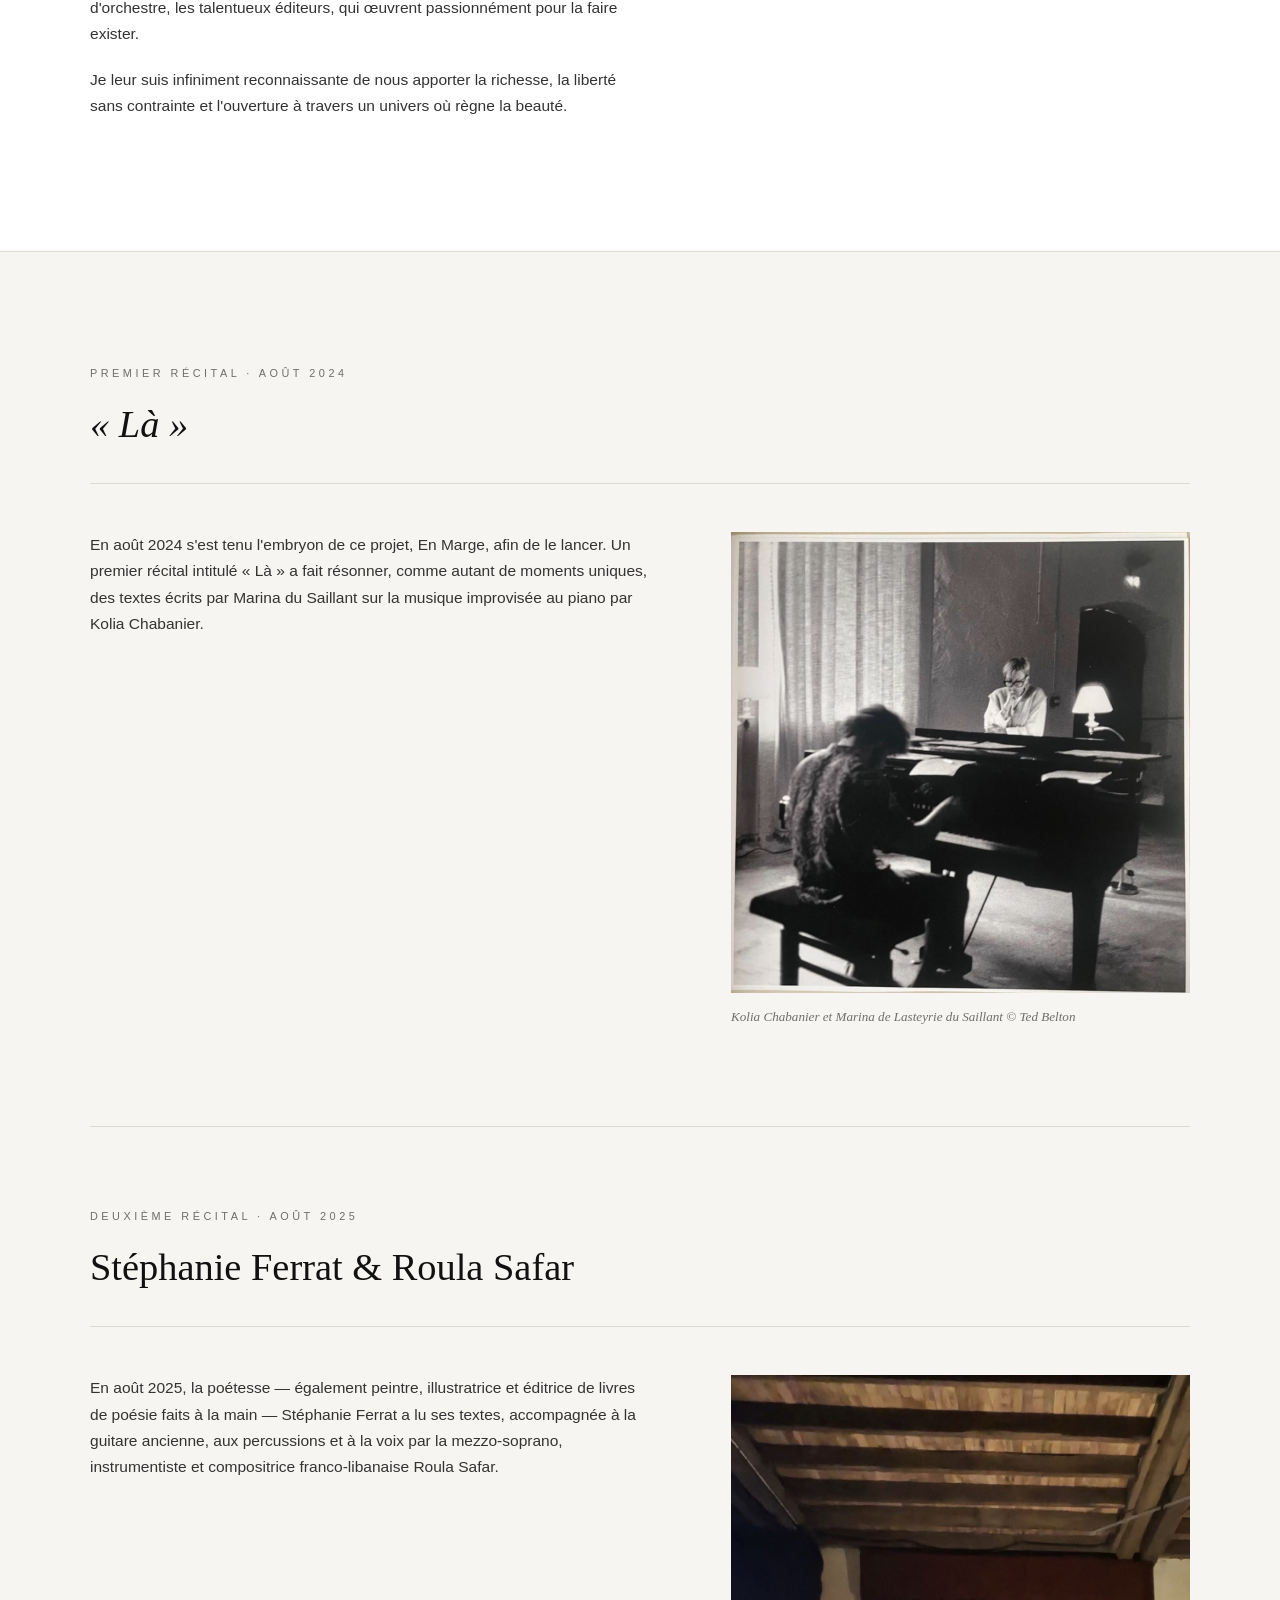
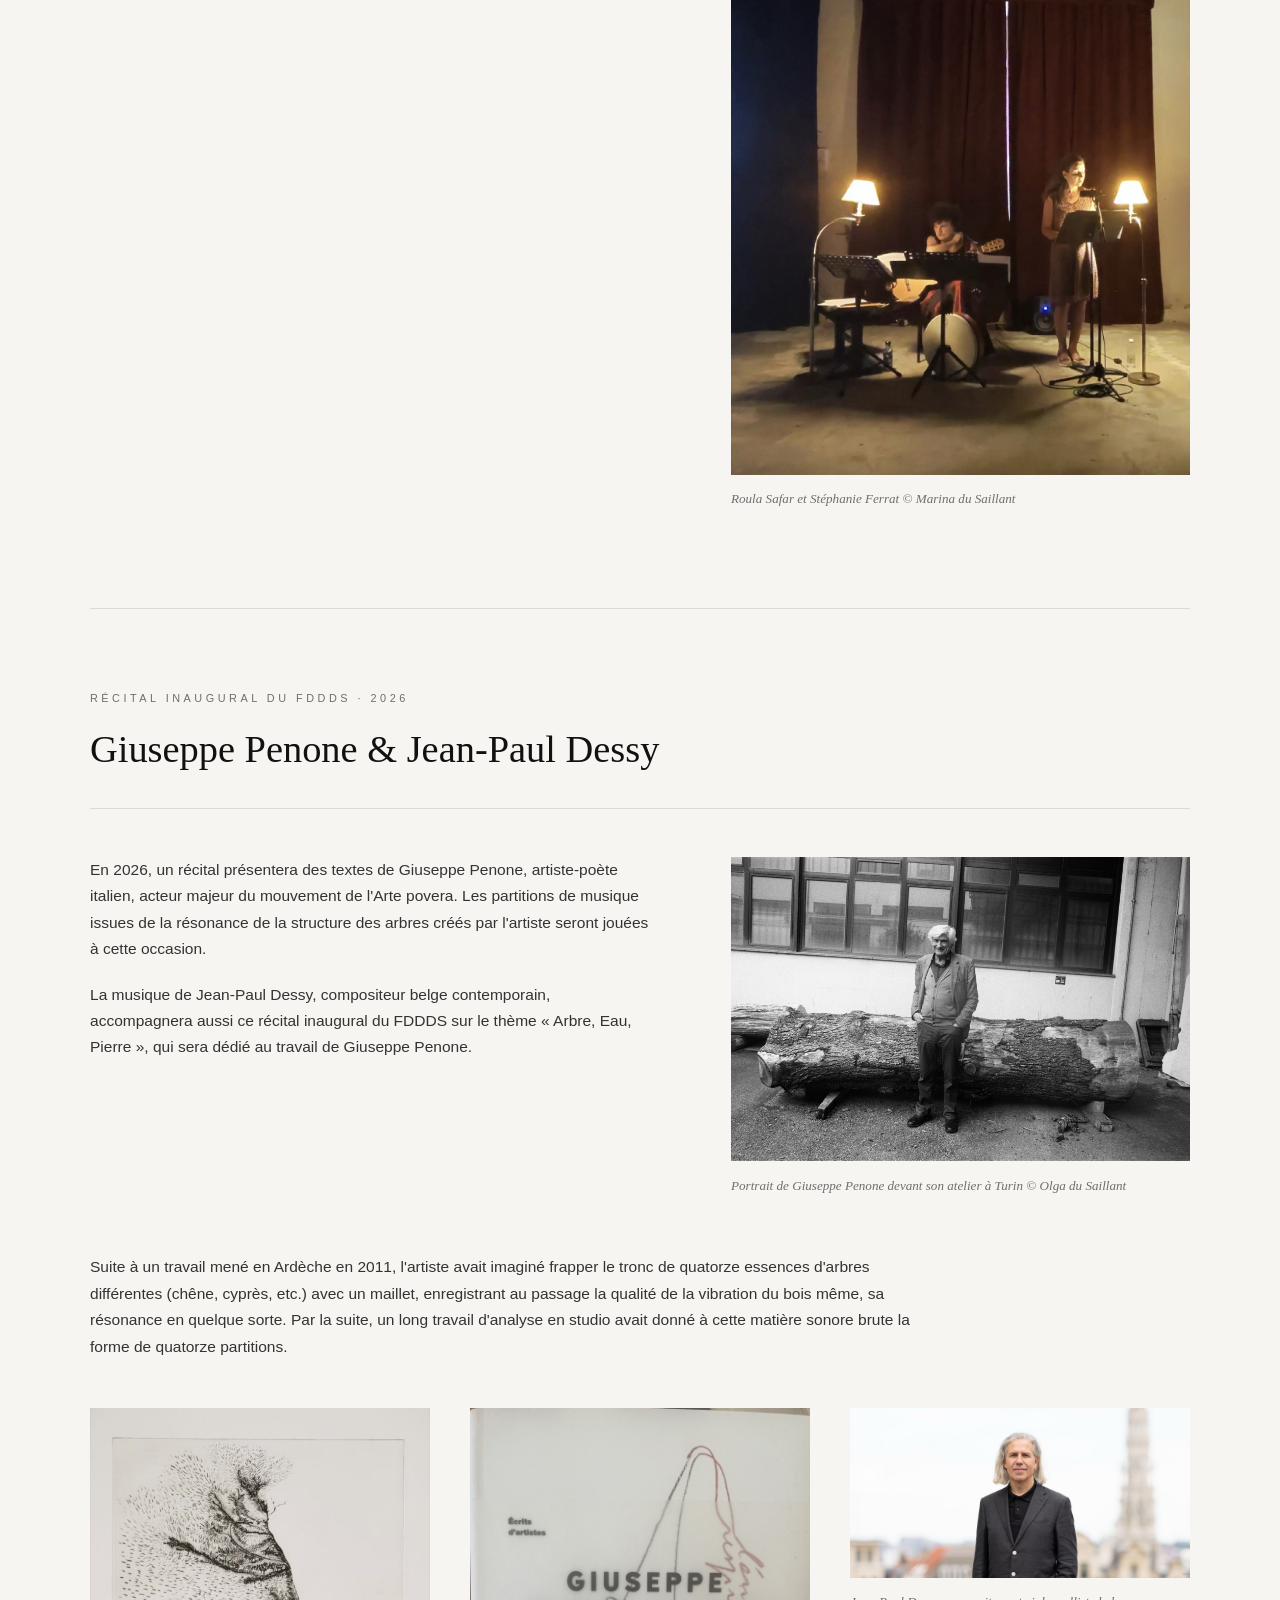
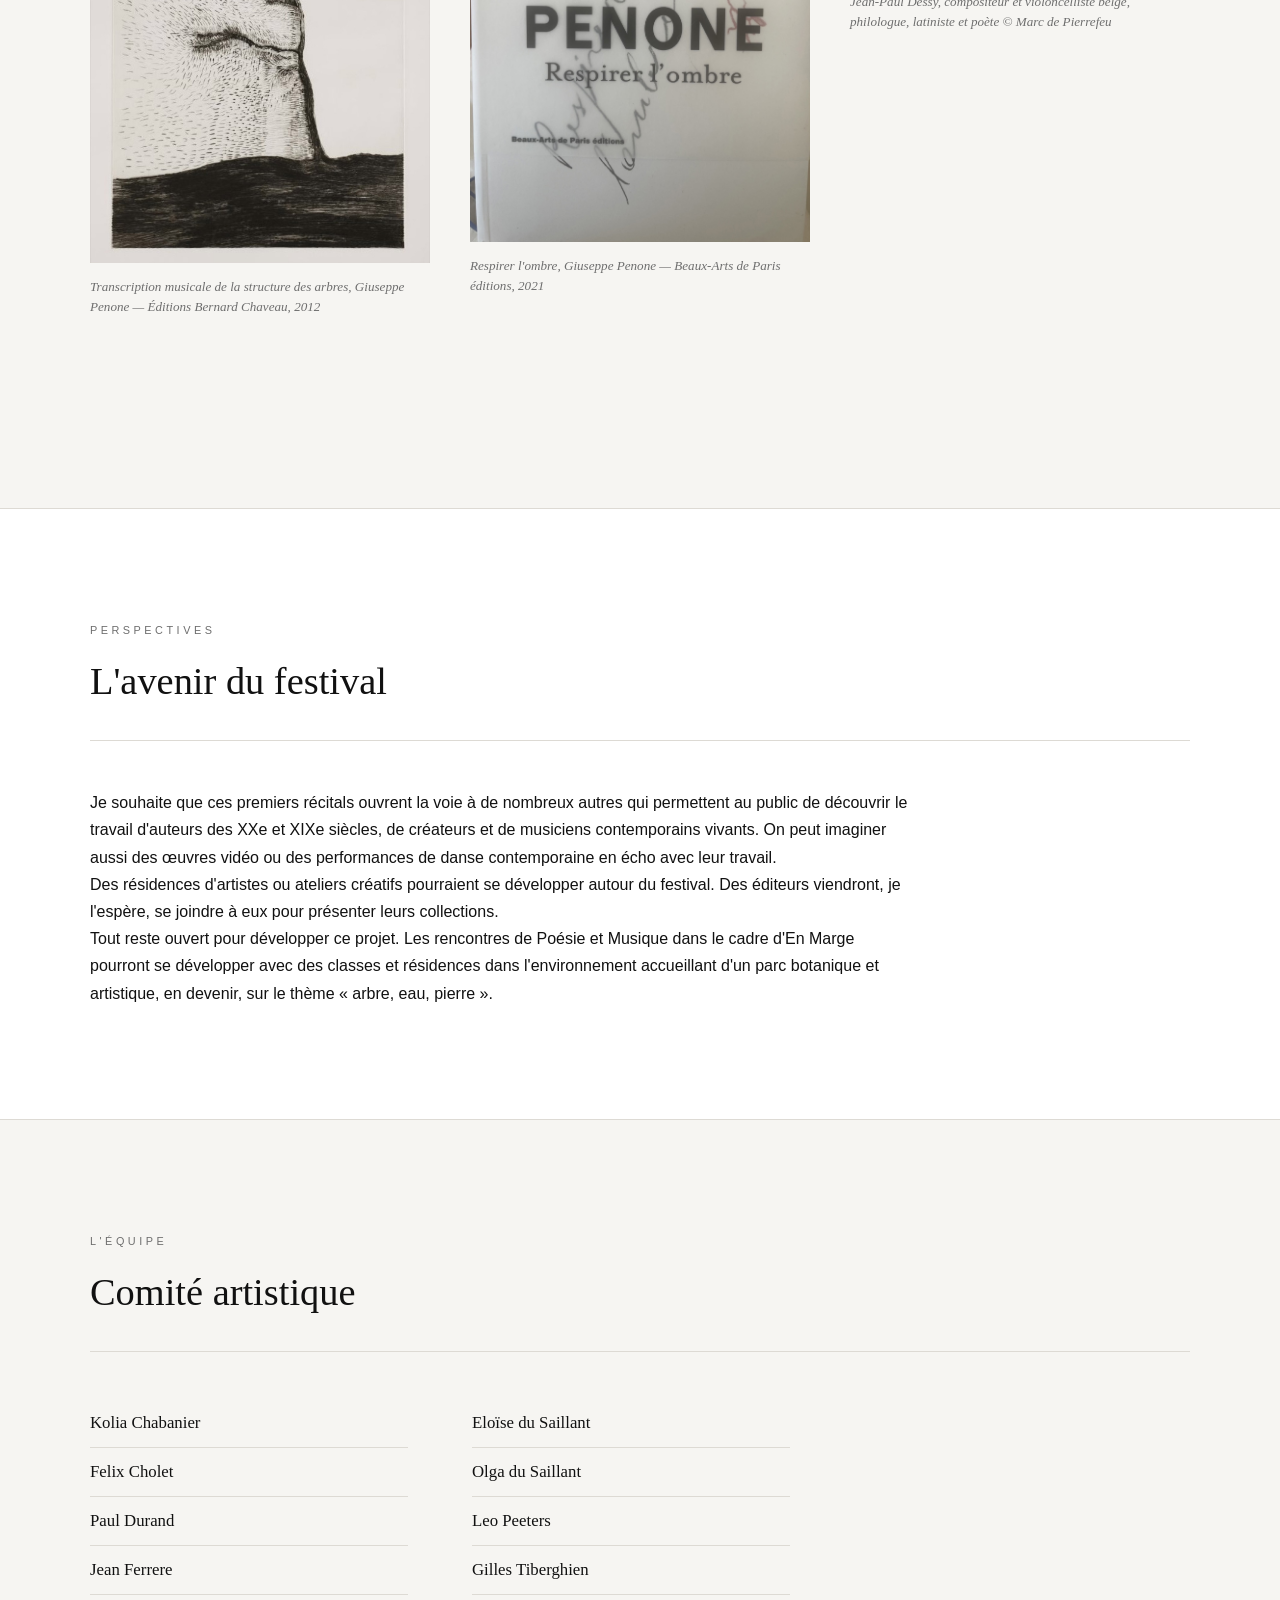
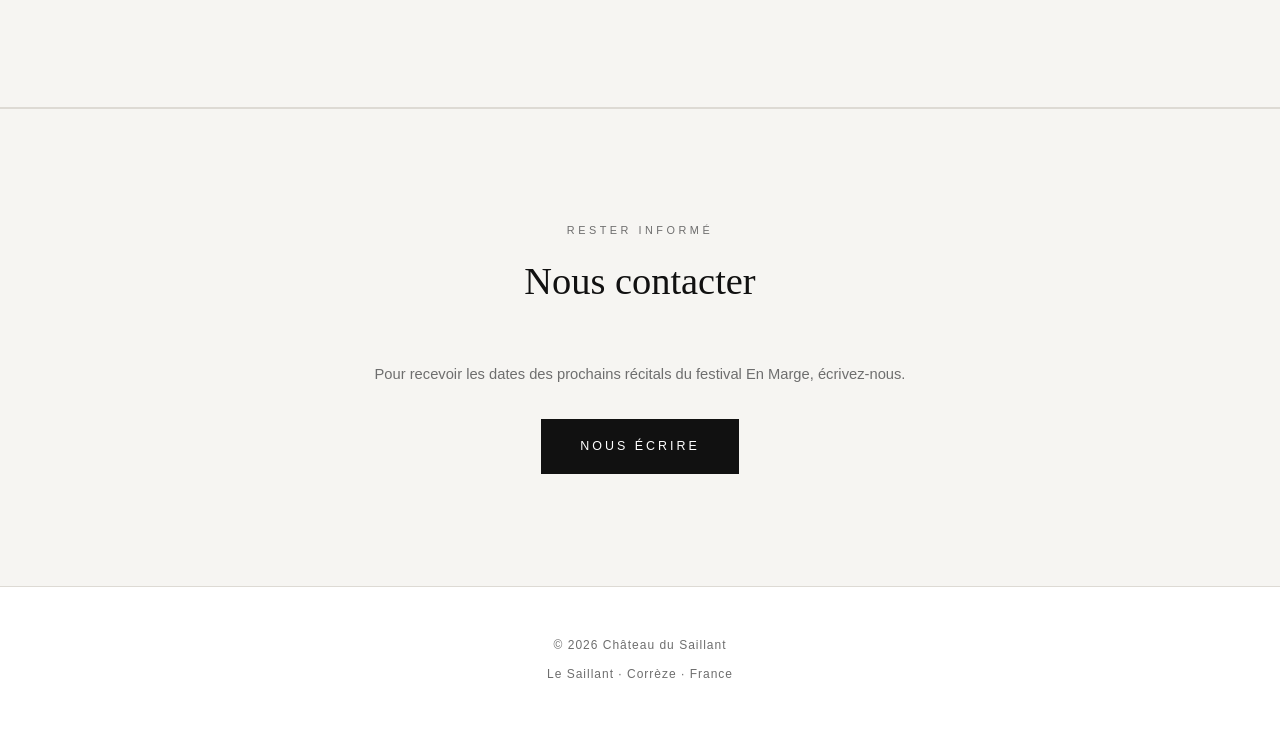
==== commit d6fdecda: "Add files via upload" ====
--- a/en-marge.html
+++ b/en-marge.html
@@ -14,17 +14,22 @@
 
 <!-- ── Navigation ── -->
 <nav>
-  <div class="logo"><a href="/">Château du Saillant</a></div>
-  <ul>
-    <li><a href="/#histoire" data-fr="Histoire" data-en="History">Histoire</a></li>
-    <li><a href="/#infos"    data-fr="Informations" data-en="Information">Informations</a></li>
-    <li><a href="/#visites"  data-fr="Visites" data-en="Visits">Visites</a></li>
-    <li><a href="en-marge.html">En Marge</a></li>
-  </ul>
-  <div class="lang-toggle">
-    <button class="lang-btn active" onclick="setLang('fr')">FR</button>
-    <span class="lang-sep">/</span>
-    <button class="lang-btn"        onclick="setLang('en')">EN</button>
+  <div class="logo"><a href="index.html">Château du Saillant</a></div>
+  <div class="nav-right">
+    <ul id="navLinks">
+      <li><a href="index.html#histoire" data-fr="Histoire" data-en="History">Histoire</a></li>
+      <li><a href="index.html#infos"    data-fr="Informations" data-en="Information">Informations</a></li>
+      <li><a href="index.html#visites"  data-fr="Visites" data-en="Visits">Visites</a></li>
+      <li><a href="en-marge.html" class="active">En Marge</a></li>
+    </ul>
+    <div class="lang-toggle">
+      <button class="lang-btn active" onclick="setLang('fr')">FR</button>
+      <span class="lang-sep">/</span>
+      <button class="lang-btn"        onclick="setLang('en')">EN</button>
+    </div>
+    <button class="nav-toggle" id="navToggle" aria-label="Menu" aria-expanded="false" aria-controls="navLinks">
+      <span></span><span></span><span></span>
+    </button>
   </div>
 </nav>
 
--- a/css/style.css
+++ b/css/style.css
@@ -1,4 +1,4 @@
-/* â”€â”€ Design tokens â”€â”€ Gagosian-inspired: monochrome, editorial, generous space â”€â”€ */
+/* ── Design tokens ── Gagosian-inspired: monochrome, editorial, generous space ── */
 :root {
   --black:      #111111;
   --white:      #ffffff;
@@ -13,7 +13,7 @@
   --transition: 0.25s ease;
 }
 
-/* â”€â”€ Reset â”€â”€ */
+/* ── Reset ── */
 *, *::before, *::after { box-sizing: border-box; margin: 0; padding: 0; }
 html { scroll-behavior: smooth; }
 body {
@@ -30,7 +30,7 @@
 
 .hidden { display: none !important; }
 
-/* â”€â”€ Navigation â”€â”€ */
+/* ── Navigation ── */
 nav {
   position: sticky;
   top: 0; left: 0; right: 0;
@@ -51,6 +51,12 @@
   color: var(--black);
 }
 
+.nav-right {
+  display: flex;
+  align-items: center;
+  gap: 2.4rem;
+}
+
 nav ul {
   list-style: none;
   display: flex;
@@ -83,7 +89,31 @@
 .lang-btn:hover { color: var(--black); border-color: var(--black); }
 .lang-sep { color: var(--line); font-size: 0.72rem; }
 
-/* â”€â”€ Hero â”€â”€ */
+/* ── Mobile nav toggle ── */
+.nav-toggle {
+  display: none;
+  flex-direction: column;
+  justify-content: center;
+  gap: 5px;
+  width: 22px;
+  height: 16px;
+  background: none;
+  border: none;
+  padding: 0;
+  cursor: pointer;
+}
+.nav-toggle span {
+  display: block;
+  width: 100%;
+  height: 1px;
+  background: var(--black);
+  transition: transform var(--transition), opacity var(--transition);
+}
+.nav-toggle.open span:nth-child(1) { transform: translateY(6px) rotate(45deg); }
+.nav-toggle.open span:nth-child(2) { opacity: 0; }
+.nav-toggle.open span:nth-child(3) { transform: translateY(-6px) rotate(-45deg); }
+
+/* ── Hero ── */
 .hero {
   min-height: 92vh;
   background:
@@ -127,7 +157,7 @@
   text-transform: uppercase;
 }
 
-/* â”€â”€ Shared section layout â”€â”€ */
+/* ── Shared section layout ── */
 .section-pad {
   padding: 7rem 2.5rem;
   max-width: 1180px;
@@ -152,7 +182,7 @@
   border-bottom: 1px solid var(--line);
 }
 
-/* â”€â”€ History section â”€â”€ */
+/* ── History section ── */
 .history-grid {
   display: grid;
   grid-template-columns: 1fr 1fr;
@@ -194,7 +224,7 @@
   padding: 1rem;
 }
 
-/* â”€â”€ Info band â”€â”€ */
+/* ── Info band ── */
 .info-band,
 .band-paper {
   background: var(--paper);
@@ -230,7 +260,7 @@
   line-height: 1.7;
 }
 
-/* â”€â”€ Visits band â”€â”€ */
+/* ── Visits band ── */
 .visits-band {
   background: var(--white);
   padding: 7rem 0;
@@ -252,7 +282,7 @@
 }
 .contact-link:hover { opacity: 0.6; }
 
-/* â”€â”€ Buttons â”€â”€ */
+/* ── Buttons ── */
 .btn-primary {
   background: var(--black);
   color: var(--white);
@@ -266,7 +296,7 @@
 }
 .btn-primary:hover { background: var(--white); color: var(--black); }
 
-/* â”€â”€ Footer â”€â”€ */
+/* ── Footer ── */
 footer {
   background: var(--white);
   color: var(--gray);
@@ -278,7 +308,7 @@
 }
 footer p + p { margin-top: 0.5rem; }
 
-/* â”€â”€ Event page specific â”€â”€ */
+/* ── Event page specific ── */
 .event-hero {
   min-height: 70vh;
   background: var(--black);
@@ -385,7 +415,7 @@
 .rsvp-band-inner { max-width: 560px; margin: 0 auto; }
 .rsvp-band .section-label { justify-content: center; }
 
-/* â”€â”€ Photo blocks (En Marge timeline) â”€â”€ */
+/* ── Photo blocks (En Marge timeline) ── */
 .photo-block img { width: 100%; display: block; object-fit: cover; }
 .photo-block .caption {
   margin-top: 0.9rem;
@@ -425,7 +455,7 @@
   break-inside: avoid;
 }
 
-/* â”€â”€ Responsive â”€â”€ */
+/* ── Responsive ── */
 @media (max-width: 900px) {
   .history-grid,
   .info-grid,
@@ -437,7 +467,21 @@
   .info-card:first-child { border-top: none; padding-top: 0; }
   .photo-trio { grid-template-columns: 1fr; }
   .committee-list { columns: 1; }
-  nav ul { display: none; }
+
+  nav ul {
+    display: none;
+    position: absolute;
+    top: 100%;
+    left: 0;
+    right: 0;
+    flex-direction: column;
+    gap: 1.4rem;
+    background: var(--white);
+    border-bottom: 1px solid var(--line);
+    padding: 1.5rem 2.5rem 2rem;
+  }
+  nav ul.show { display: flex; }
+  .nav-toggle { display: flex; }
 }
 @media (max-width: 480px) {
   .event-meta { grid-template-columns: 1fr; }
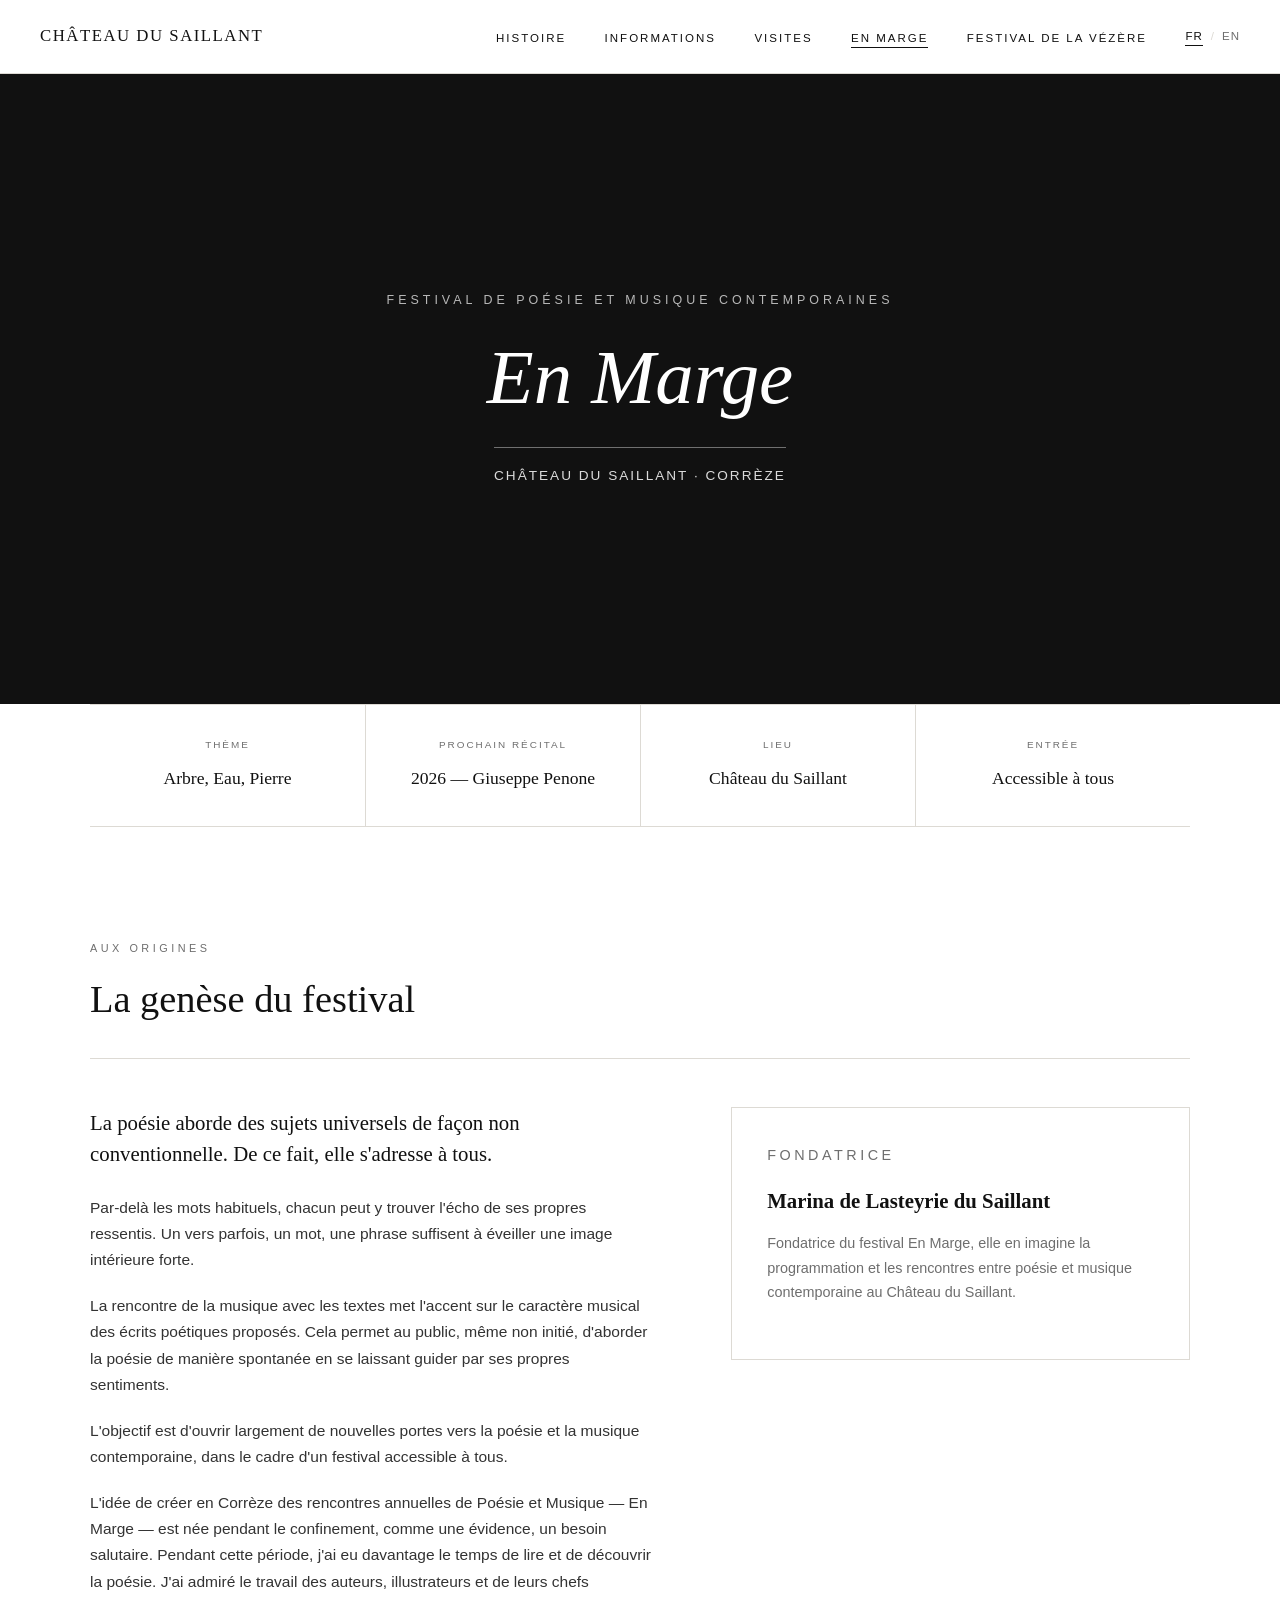
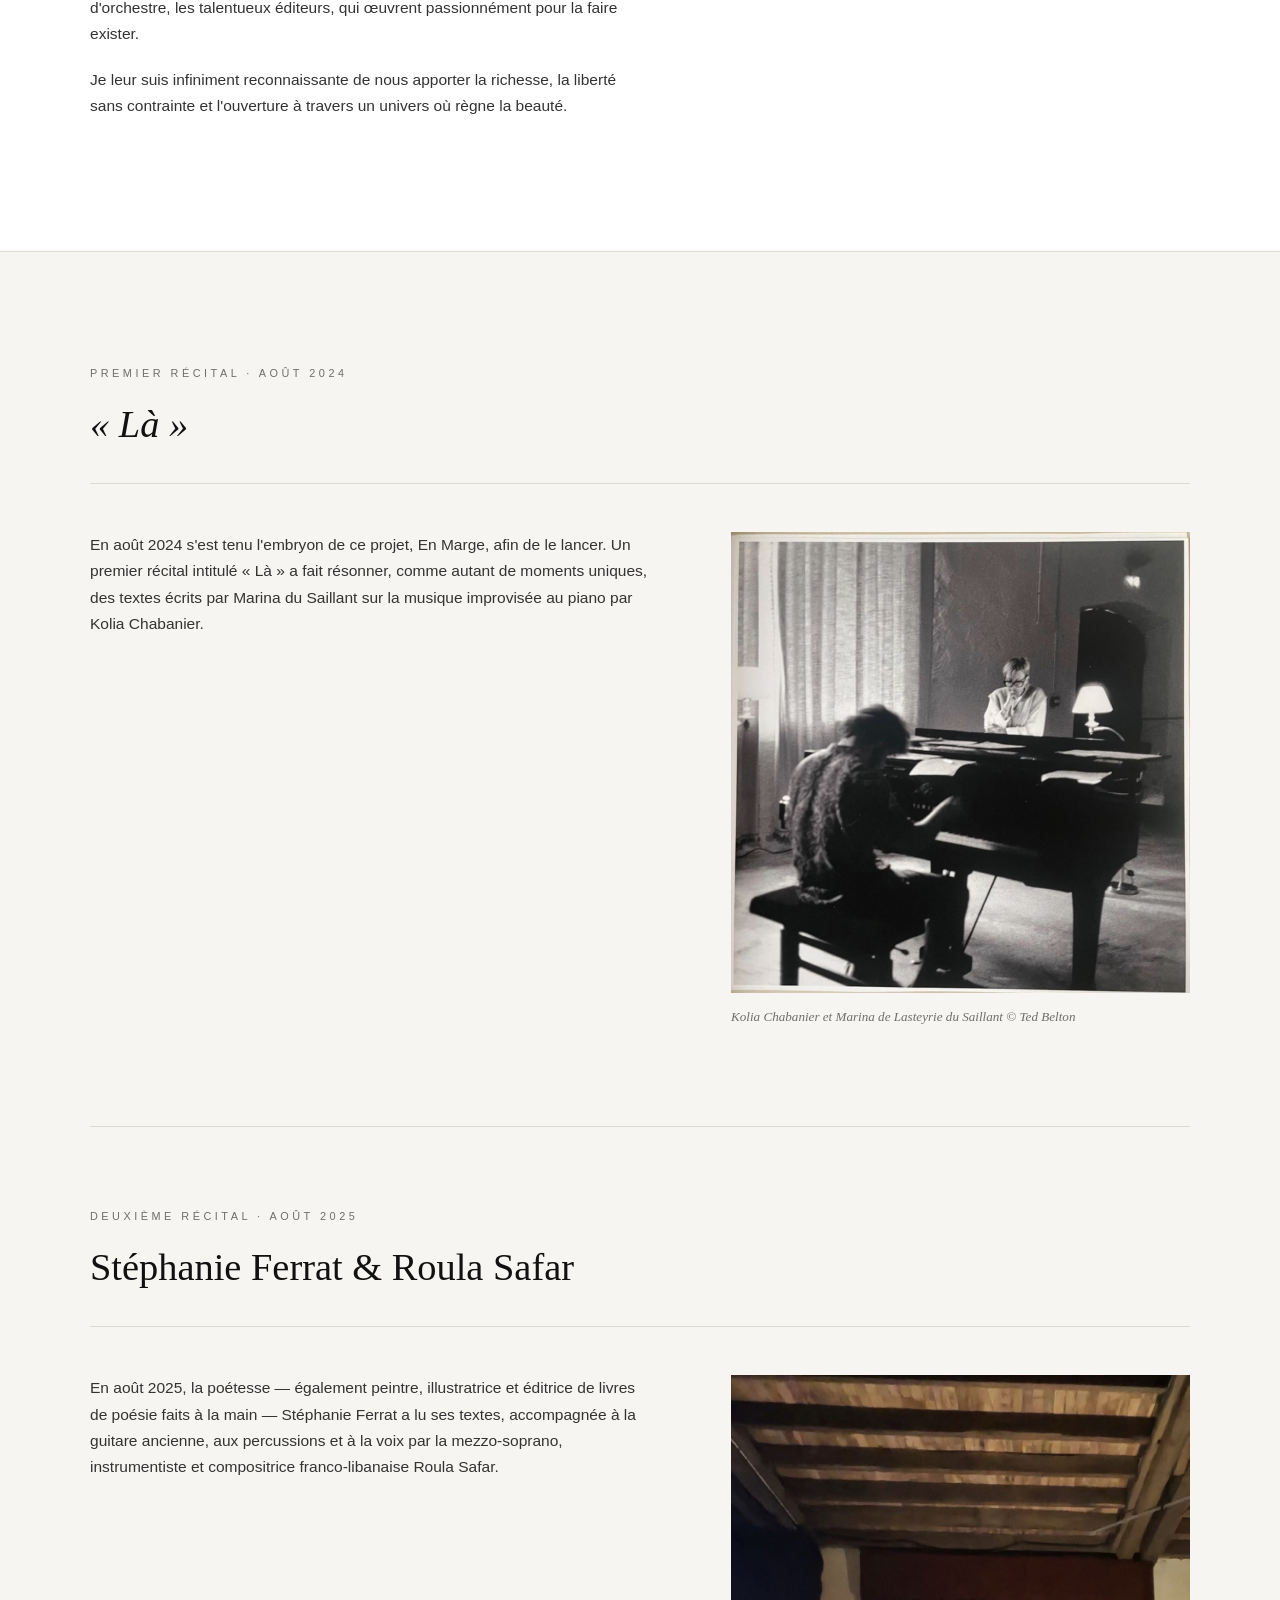
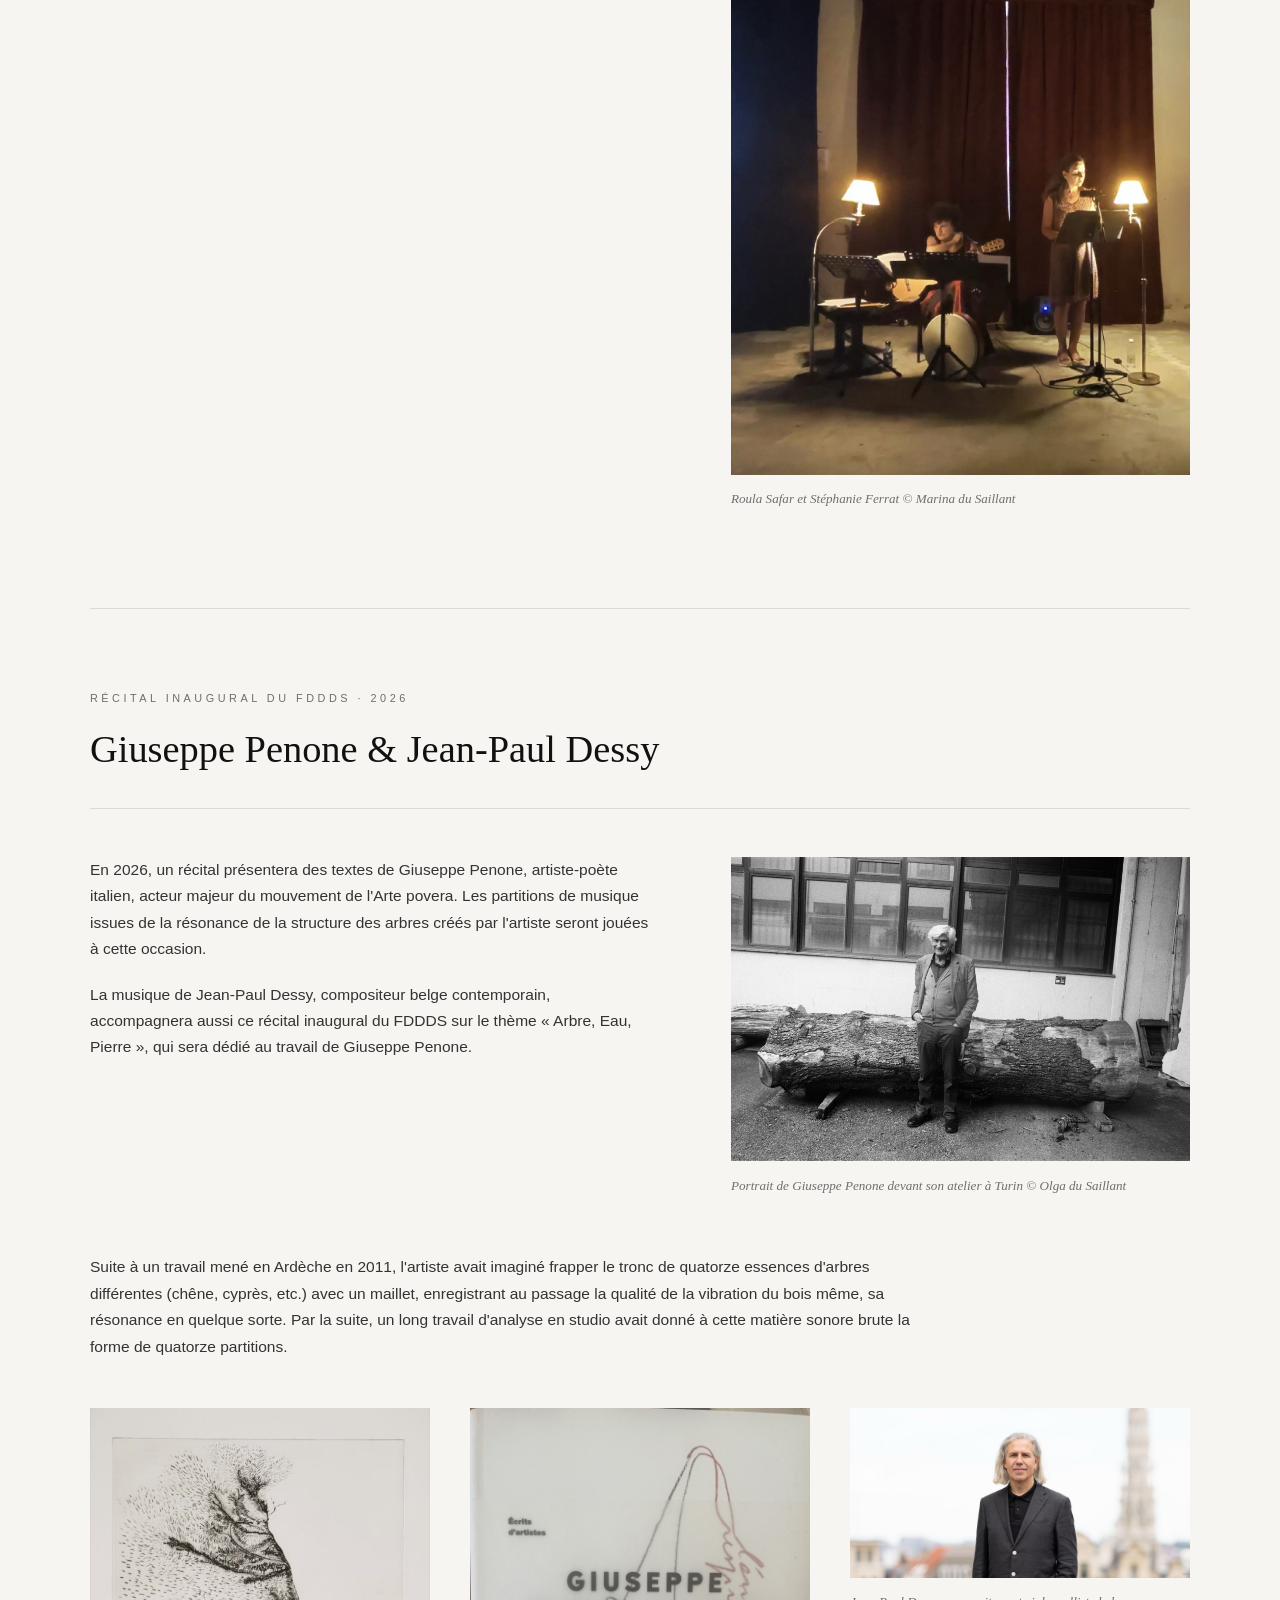
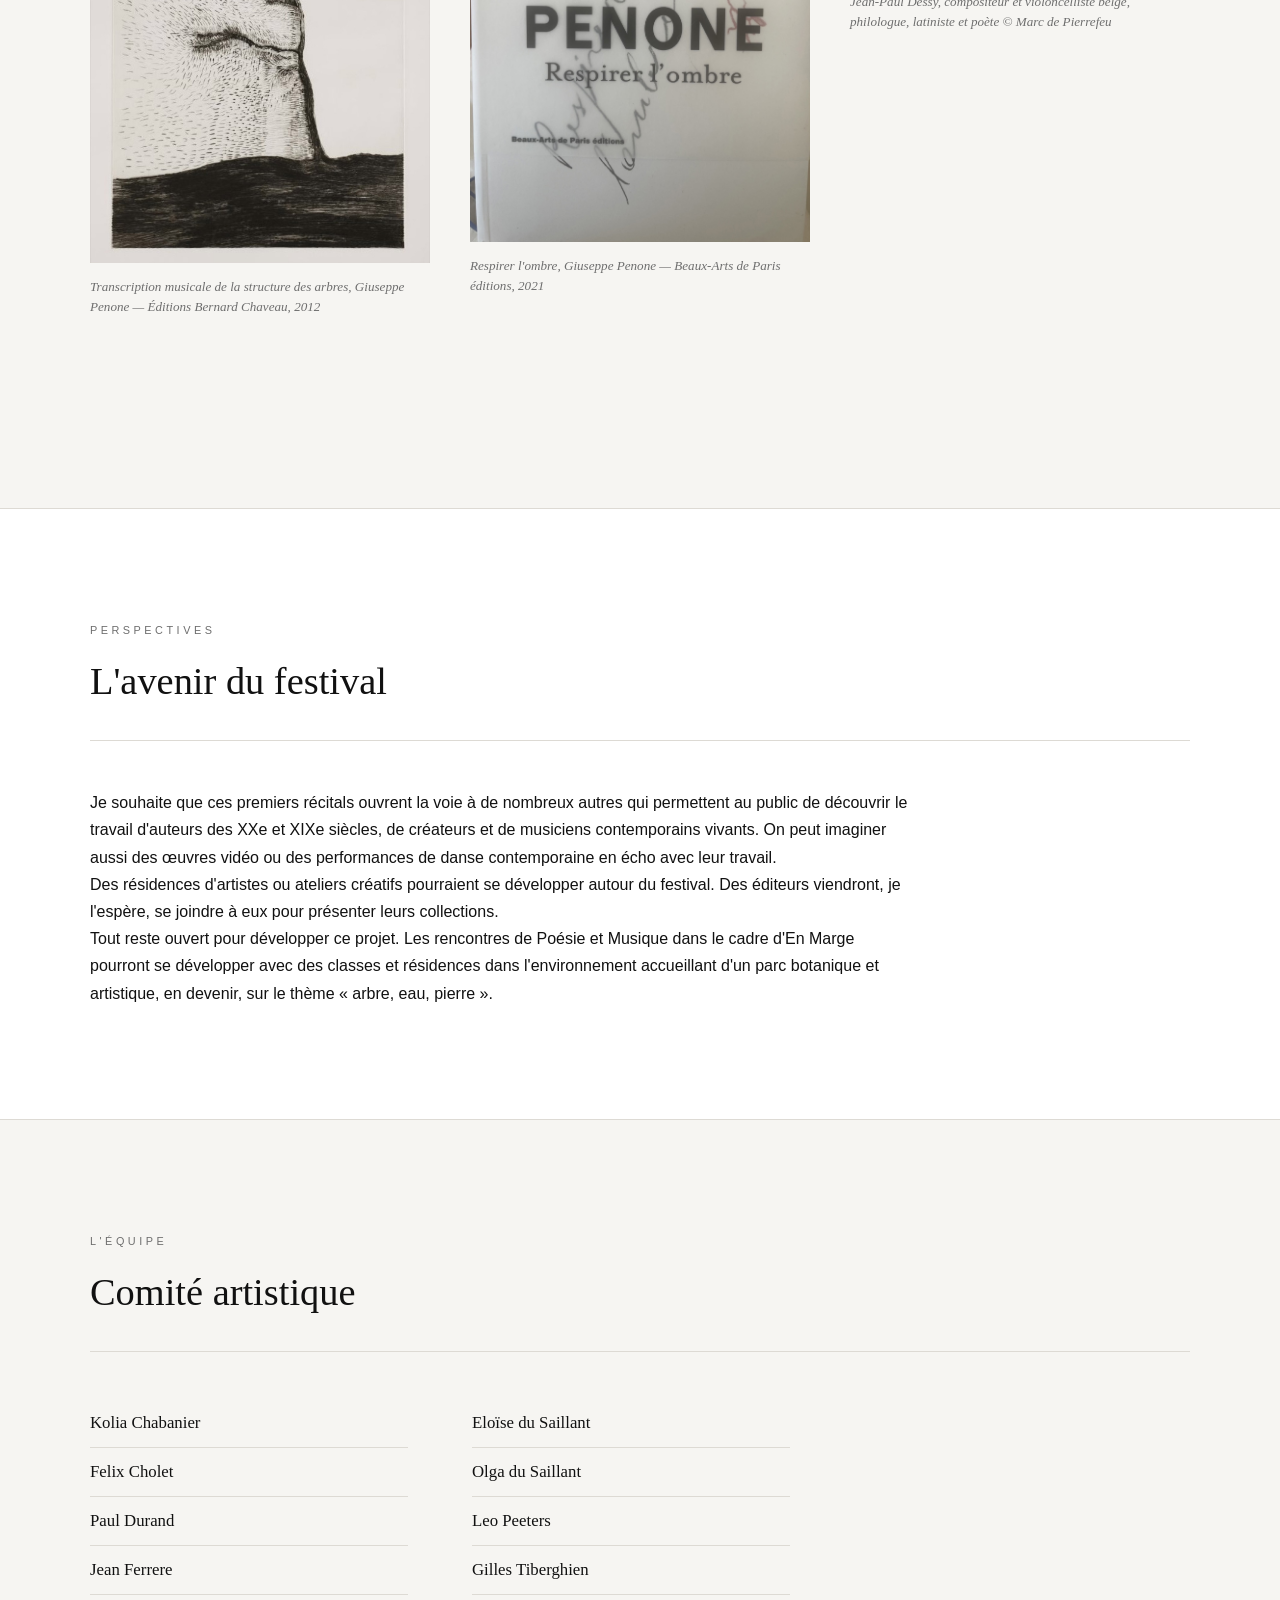
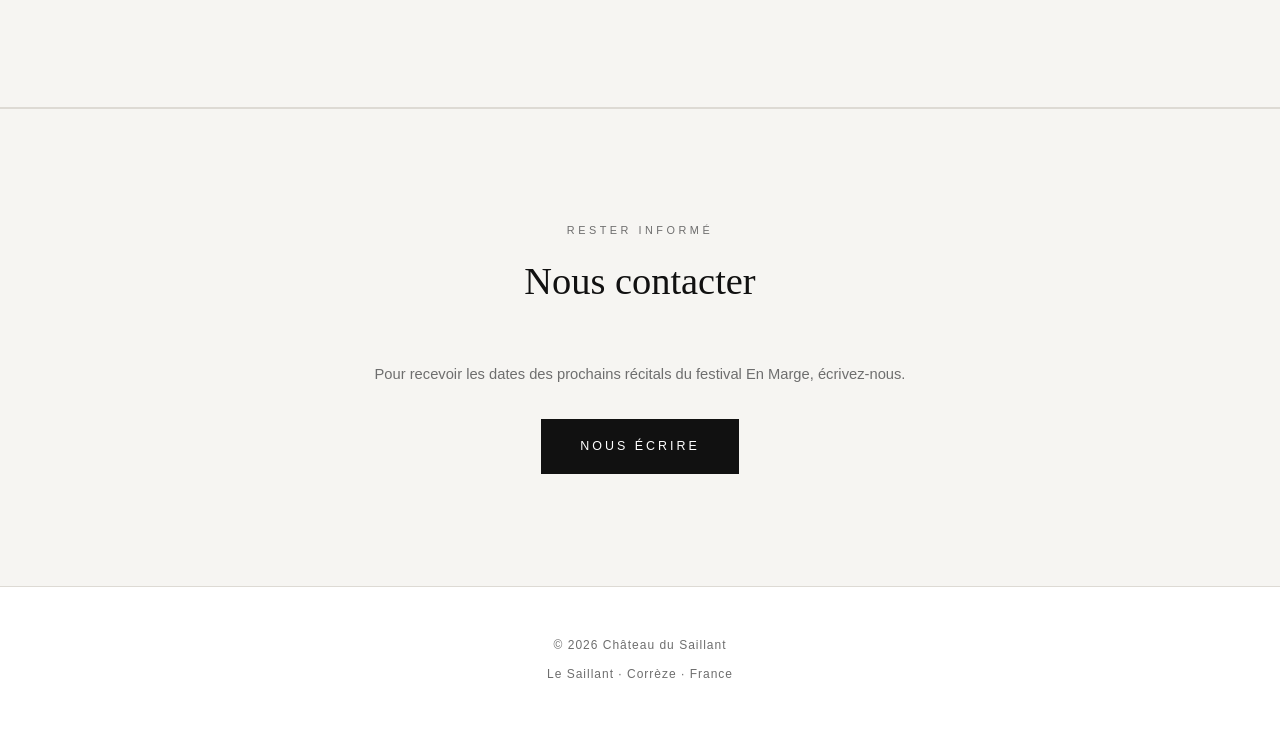
==== commit 6be2a10f: "Add files via upload" ====
--- a/en-marge.html
+++ b/en-marge.html
@@ -8,7 +8,7 @@
   <link rel="preconnect" href="https://fonts.googleapis.com">
   <link rel="preconnect" href="https://fonts.gstatic.com" crossorigin>
   <link href="https://fonts.googleapis.com/css2?family=Fraunces:ital,wght@0,300;0,400;0,500;1,400&family=Inter:wght@400;500;600&display=swap" rel="stylesheet">
-  <link rel="stylesheet" href="css/style.css" />
+  <link rel="stylesheet" href="css/style.css?v=2" />
 </head>
 <body>
 
@@ -21,6 +21,7 @@
       <li><a href="index.html#infos"    data-fr="Informations" data-en="Information">Informations</a></li>
       <li><a href="index.html#visites"  data-fr="Visites" data-en="Visits">Visites</a></li>
       <li><a href="en-marge.html" class="active">En Marge</a></li>
+      <li><a href="festival-vezere.html">Festival de la Vézère</a></li>
     </ul>
     <div class="lang-toggle">
       <button class="lang-btn active" onclick="setLang('fr')">FR</button>
@@ -261,6 +262,6 @@
   <p>Le Saillant · Corrèze · France</p>
 </footer>
 
-<script src="js/lang.js"></script>
+<script src="js/lang.js?v=2"></script>
 </body>
 </html>
